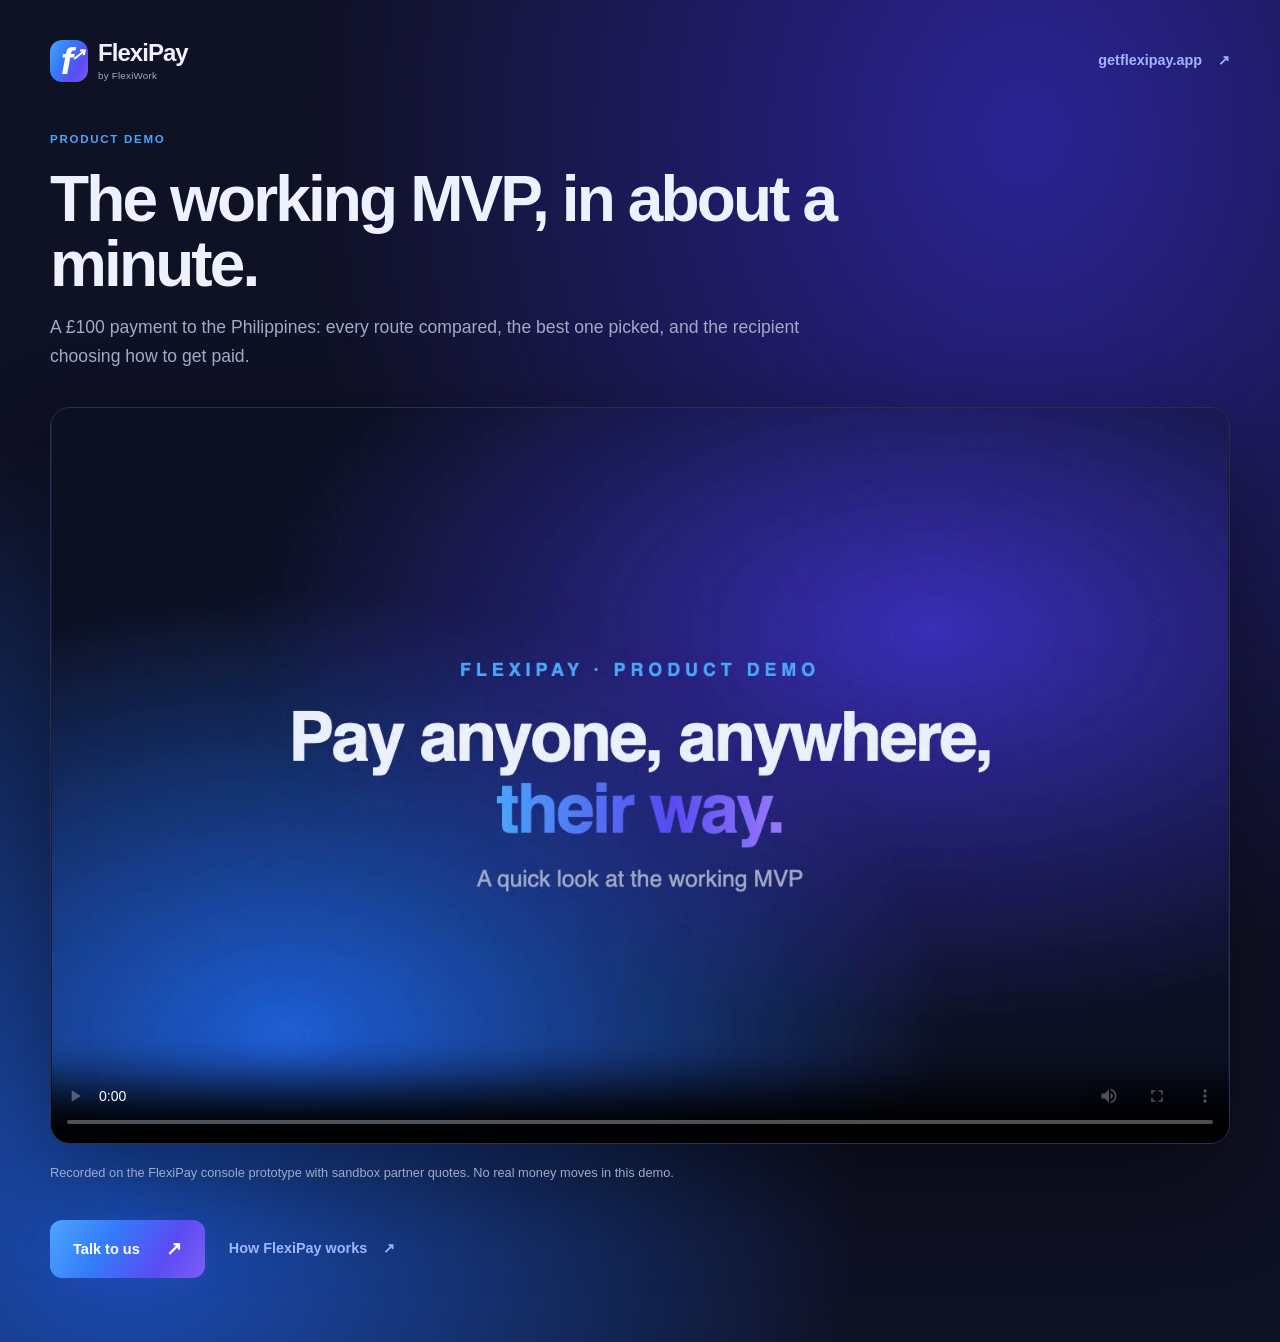
==== demo/index.html @ 081309f1 "Add /demo page with the MVP product demo video Co-Authored-By: Claude Opus 5.5 <noreply@anthropic.co" ====
<!doctype html>
<html lang="en">
<head>
<meta charset="utf-8">
<meta name="viewport" content="width=device-width,initial-scale=1">
<title>FlexiPay — Product demo</title>
<meta name="description" content="A quick look at the working FlexiPay MVP: a payment sent by link, every route compared, and the recipient choosing how to get paid.">
<meta name="robots" content="noindex,follow">
<link rel="canonical" href="https://getflexipay.app/demo/">
<meta name="theme-color" content="#0f1124">
<meta property="og:type" content="video.other">
<meta property="og:title" content="FlexiPay — Product demo">
<meta property="og:description" content="A quick look at the working FlexiPay MVP.">
<meta property="og:url" content="https://getflexipay.app/demo/">
<meta property="og:image" content="https://getflexipay.app/assets/flexipay-demo-poster.png">
<link rel="icon" href="../assets/favicon.svg" type="image/svg+xml">
<link rel="stylesheet" href="../assets/styles.css">
<style>
.demo-page{min-height:100vh;background:radial-gradient(ellipse at 80% 10%,#2b2394 0,transparent 50%),radial-gradient(ellipse at 10% 90%,#1b4fb8 0,transparent 45%),#0f1124;color:#eef1ff;padding:40px 0 64px}
.demo-page .brand{color:#eef1ff}
.demo-page .brand small{color:#a3a9c6}
.demo-head{display:flex;justify-content:space-between;align-items:center;gap:16px;margin-bottom:48px}
.demo-head .text-link{color:#9fb6ff}
.demo-title{max-width:820px}
.demo-title .kicker{color:#4ba6fc}
.demo-title h1{font-size:clamp(2.4rem,5vw,4rem);margin:0 0 16px;color:#eef1ff}
.demo-title p{color:#a3a9c6;font-size:1.1rem;margin:0 0 36px}
.demo-video{width:100%;aspect-ratio:1440/900;display:block;border-radius:20px;background:#181c38;box-shadow:0 40px 100px rgba(0,0,0,.45);border:1px solid #2a2f52}
.demo-note{color:#a3a9c6;font-size:.8rem;margin:18px 0 0}
.demo-cta{display:flex;gap:24px;align-items:center;flex-wrap:wrap;margin-top:36px}
.demo-cta .text-link{color:#9fb6ff}
@media(max-width:480px){.demo-head{margin-bottom:32px}.demo-video{border-radius:12px}}
</style>
</head>
<body>
<main class="demo-page">
<div class="shell">
<div class="demo-head">
<a class="brand" href="../" aria-label="FlexiPay home"><span class="brand-symbol" aria-hidden="true">f<span>↗</span></span><span>FlexiPay<small>by FlexiWork</small></span></a>
<a class="text-link" href="../">getflexipay.app <span>↗</span></a>
</div>
<div class="demo-title">
<span class="kicker">PRODUCT DEMO</span>
<h1>The working MVP, in about a minute.</h1>
<p>A £100 payment to the Philippines: every route compared, the best one picked, and the recipient choosing how to get paid.</p>
</div>
<video class="demo-video" controls playsinline preload="metadata" poster="../assets/flexipay-demo-poster.png">
<source src="../assets/flexipay-demo.mp4" type="video/mp4">
Your browser can’t play this video. <a href="../assets/flexipay-demo.mp4">Download it</a>.
</video>
<p class="demo-note">Recorded on the FlexiPay console prototype with sandbox partner quotes. No real money moves in this demo.</p>
<div class="demo-cta">
<a class="btn btn-primary" href="mailto:hello@getflexipay.app?subject=FlexiPay%20demo">Talk to us <span>↗</span></a>
<a class="text-link" href="../#how-it-works">How FlexiPay works <span>↗</span></a>
</div>
</div>
</main>
</body>
</html>
---- assets/styles.css ----
@font-face{font-family:Bricolage;src:url('display.woff2') format('woff2');font-weight:400 800;font-display:swap}@font-face{font-family:DM;src:url('body.woff2') format('woff2');font-weight:400 700;font-display:swap}
:root{--ink:#101225;--muted:#65697c;--line:#e1e7f2;--sky:#4ba6fc;--blue:#347af9;--purple:#7e5df4;--indigo:#5a4cf3;--gradient:linear-gradient(120deg,#4ba6fc 0%,#347af9 38%,#5a4cf3 72%,#7e5df4 100%);--soft:linear-gradient(130deg,#edf7ff,#edf0ff 50%,#f3efff);--display:Bricolage,'Arial',sans-serif;--body:DM,'Arial',sans-serif}*{box-sizing:border-box}html{scroll-behavior:smooth;scroll-padding-top:100px}body{margin:0;font-family:var(--body);color:var(--ink);background:#fff;font-size:16px;line-height:1.65}button,input,select{font:inherit}button,a{-webkit-tap-highlight-color:transparent}a{color:inherit;text-decoration:none}button{cursor:pointer}img{max-width:100%;display:block}h1,h2,h3,p{margin-top:0}h1,h2,h3{font-family:var(--display);letter-spacing:-.045em;font-weight:700}h1{font-size:clamp(3.3rem,6vw,5.6rem);line-height:1.015;margin:26px 0}h2{font-size:clamp(2.35rem,4vw,3.7rem);line-height:1.08;margin-bottom:22px}h3{font-size:1.45rem;line-height:1.2}p{color:var(--muted)}strong{color:var(--ink)}.shell{width:min(1180px,calc(100% - 64px));margin:auto}.section{padding:104px 0}.gradient{background:var(--gradient);background-clip:text;-webkit-background-clip:text;color:transparent}.kicker{display:block;color:#6464aa;font-size:.72rem;font-weight:700;letter-spacing:.15em;margin-bottom:18px}.btn{display:inline-flex;justify-content:center;align-items:center;gap:26px;border:0;border-radius:12px;padding:16px 23px;font-weight:700;font-size:.91rem;line-height:1.4;transition:transform .2s,box-shadow .2s}.btn:hover{transform:translateY(-3px);box-shadow:0 10px 25px #3f49bc26}.btn span{font-size:1.2rem}.btn-primary{color:white;background:var(--gradient);box-shadow:0 8px 22px #5a4cf329}.btn-dark{color:#fff;background:var(--ink)}.small{padding:12px 18px;font-size:.8rem}.text-link{display:inline-flex;align-items:center;gap:16px;font-size:.9rem;color:#5555ba;font-weight:700}.text-link:hover{color:#347af9}.actions{display:flex;align-items:center;gap:28px;margin:30px 0}.header{position:sticky;top:0;z-index:30;background:#ffffffed;backdrop-filter:blur(18px);border-bottom:1px solid #e1e7f290}.nav{display:flex;align-items:center;justify-content:space-between;height:86px;gap:30px}.brand{display:flex;align-items:center;gap:10px;font-family:var(--display);font-size:1.5rem;letter-spacing:-.04em;font-weight:800;line-height:1}.brand small{display:block;font-family:var(--body);font-size:.61rem;font-weight:500;letter-spacing:.025em;color:#77788d;margin-top:6px}.brand-symbol{display:flex;align-items:center;justify-content:center;position:relative;width:38px;height:42px;border-radius:12px;background:var(--gradient);color:#fff;font-size:37px;font-style:italic;line-height:1;padding-right:5px}.brand-symbol span{font-size:17px;position:absolute;right:4px;top:6px}.customer-logo{max-width:48px;max-height:44px;object-fit:contain}.nav nav{display:flex;gap:29px;align-items:center;font-size:.8rem;font-weight:600}.nav nav>a:not(.btn):hover{color:var(--indigo)}.menu{display:none}.hero{position:relative;overflow:hidden;background:radial-gradient(ellipse at 83% 35%,#e7e5ff 0,transparent 42%),radial-gradient(ellipse at 100% 5%,#e5f5ff 0,transparent 40%),linear-gradient(180deg,#fff,#fafbff)}.hero-grid{display:grid;grid-template-columns:1fr 1fr;align-items:center;gap:30px;padding-top:74px;padding-bottom:72px}.eyebrow{display:inline-flex;align-items:center;gap:9px;border:1px solid #dfe1f0;padding:6px 12px;border-radius:30px;font-size:.69rem;color:#5e60a3;font-weight:700;background:#ffffffa1}.dot{display:inline-block;width:6px;height:6px;border-radius:100%;background:#6d67f2;box-shadow:0 0 0 4px #6d67f20d}.lead{font-size:1.4rem;font-weight:500;line-height:1.45;letter-spacing:-.025em;color:#35384f;margin-bottom:15px}.hero-description{font-size:1rem;max-width:425px;line-height:1.7}.hero-proof{display:flex;gap:21px;font-size:.7rem;color:#797d90}.hero-proof span:before{content:'✓';color:#6d69c9;margin-right:6px}.hero-art{position:relative;min-height:605px;display:flex;align-items:center;justify-content:center;padding:28px 30px 50px}.orbit{position:absolute;border:1px solid #9d91dd28;border-radius:50%;width:570px;height:570px;transform:rotate(-25deg)}.orbit-two{width:650px;height:440px;transform:rotate(-38deg)}.orbit-dot{position:absolute;width:11px;height:11px;border-radius:50%;background:#8a7cf5;box-shadow:0 0 0 6px #8a7cf511}.od-one{top:60px;right:42px}.od-two{left:10px;bottom:100px;background:#59b7ff}.payment-window{width:350px;position:relative;z-index:2;border:1px solid #fff;background:#ffffffed;border-radius:24px;padding:22px;box-shadow:0 28px 70px #554cae20,0 3px 10px #554cae07;transform:rotate(-3deg)}.window-header{display:flex;align-items:center;justify-content:space-between;margin-bottom:23px}.mini-brand{font-weight:800;color:#6862d8;font-family:var(--display);font-size:1.3rem}.mini-brand span{color:var(--ink);font-size:.87rem;margin-left:4px}.preview-tag{font-size:.55rem;color:#717597;background:#f1f2fa;border-radius:20px;padding:3px 7px;letter-spacing:.02em}.pay-block{padding:18px;background:#f7f8fe;border:1px solid #e9eaf6;border-radius:15px}.field-label{font-size:.55rem;font-weight:700;letter-spacing:.13em;color:#9397ac}.amount-row{display:flex;justify-content:space-between;align-items:center;margin:4px 0 14px;font-size:2rem;line-height:1.4;font-family:var(--display);font-weight:700;letter-spacing:-.05em}.decimal{color:#989bb1}.currency{font-family:var(--body);font-size:.8rem;letter-spacing:0;background:#fff;border:1px solid #e4e6f1;padding:5px 9px;border-radius:20px}.currency>span{margin-left:5px}.source{display:flex;align-items:center;font-size:.67rem;font-weight:600;gap:10px}.source small,.receiver-head small{display:block;font-size:.57rem;color:#8a8ea3;font-weight:400}.square-icon{background:#fff;border-radius:8px;width:29px;height:29px;text-align:center;line-height:29px;color:#6a60d3;font-size:1rem}.chevron{margin-left:auto}.route-line{display:flex;align-items:center;justify-content:center;gap:8px;margin:12px 0}.route-line>span{width:50px;height:1px;background:linear-gradient(90deg,transparent,#cbc7ee)}.route-line>span:last-child{transform:rotate(180deg)}.route-badge{display:grid;place-items:center;background:var(--soft);color:#7668dc;border-radius:50%;width:27px;height:27px;font-size:1rem}.receiver-head{display:flex;align-items:center;gap:9px;font-size:.7rem;font-weight:600;margin-bottom:14px}.avatar{display:grid;place-items:center;border-radius:50%;width:33px;height:33px;background:linear-gradient(130deg,#f2d7cd,#ddcffa);font-size:.6rem;color:#645384;font-weight:700}.choice-tag{font-size:.53rem;margin-left:auto;color:#6b60b7;background:#eeeaff;padding:4px 8px;border-radius:20px}.method{display:flex;align-items:center;gap:10px;padding:10px;border:1px solid #e7e9f2;border-radius:11px;margin-bottom:7px;font-size:.67rem;font-weight:600;background:#fff}.method.active{border-color:#b4adf6;background:#f8f7ff}.method small{display:block;font-size:.55rem;color:#8a8da1;font-weight:400}.method-icon{display:grid;place-items:center;width:29px;height:29px;border-radius:8px;background:#f3f3fc;color:#7b74ce;font-size:1.05rem}.method i{width:13px;height:13px;border-radius:50%;border:1px solid #dce0ef;margin-left:auto}.method.active i{border:4px solid #7667e7}.window-bottom{font-size:.55rem;color:#8c90a7;margin-top:15px;text-align:center}.window-bottom span{color:#7c6bde;margin-right:5px}.floating-label{position:absolute;z-index:4;background:#ffffffee;border:1px solid #fff;box-shadow:0 12px 40px #51488e15;border-radius:12px;display:flex;align-items:center;gap:10px;font-size:.67rem;font-weight:600;backdrop-filter:blur(8px)}.label-top{padding:10px 15px;top:1px;right:18px;transform:rotate(4deg)}.tiny-icon{background:#efedff;color:#7065de;border-radius:6px;padding:1px 7px;font-size:1rem}.label-bottom{bottom:48px;left:0;padding:12px 18px;transform:rotate(2deg)}.label-bottom small{display:block;font-weight:400;color:#8a8ba3;font-size:.6rem}.check-icon{display:grid;place-items:center;width:32px;height:32px;color:#6c5bc5;background:#eeebff;border-radius:50%}.art-caption{position:absolute;bottom:5px;font-size:.56rem;color:#85859e;z-index:2;text-align:center}.manifesto{display:flex;justify-content:space-between;padding:26px 15px;border-top:1px solid #dddff080;font-size:1rem;font-family:var(--display);font-weight:700;letter-spacing:.13em;color:#9799b2}.section-intro{display:grid;grid-template-columns:1.4fr 1fr;align-items:end;gap:90px;margin-bottom:45px}.section-intro p{font-size:1.02rem;margin-bottom:25px}.rail-strip{display:flex;justify-content:space-between;align-items:center;gap:15px;padding:25px 30px;border:1px solid var(--line);border-radius:16px;font-weight:600;font-size:.92rem;background:linear-gradient(100deg,#fff,#faf9ff)}.plus,.equals{font-weight:400;color:#b9b7d5;font-size:1.2rem}.rail-result{font-family:var(--display);font-size:1.25rem}.center{text-align:center}.section-heading{margin-bottom:55px}.section-heading p{font-size:1.05rem}.how{background:#f8faff;border-top:1px solid #f0f2fa;border-bottom:1px solid #eef0f8}.steps{display:grid;grid-template-columns:repeat(3,1fr);gap:24px}.steps article{padding:25px;background:#fff;border:1px solid #e7eaf4;border-radius:20px}.step-number{font-size:.72rem;letter-spacing:.09em;font-weight:700;color:#9696b6}.steps h3{font-size:1.29rem;margin-bottom:12px}.steps p{font-size:.86rem;line-height:1.8;margin-bottom:0}.step-illustration{height:170px;margin:19px 0 24px;display:flex;flex-direction:column;justify-content:center;background:var(--soft);border-radius:12px;padding:16px;overflow:hidden}.mini-label{font-size:.6rem;color:#8180a8}.mini-options{display:flex;gap:4px;margin:8px 0 12px;font-size:.6rem;color:#8385a5}.mini-options>span{padding:5px 9px;border:1px solid #dbdcf4;border-radius:6px}.mini-options>.selected{background:#fff;border-color:#c0b8f3;color:#6960c5}.mini-input{font-size:.55rem;color:#898ba5;background:#ffffff91;padding:10px;border-radius:8px}.mini-input strong{display:block;font-weight:500;color:#4b4c6f;font-size:.7rem}.mini-input strong span{float:right;color:#8981cf}.link-pill{font-size:.66rem;padding:12px;background:#fff;border:1px solid #e6e0ff;border-radius:9px;white-space:nowrap;box-shadow:0 9px 15px #8870c910}.link-pill span{color:#9292a9}.link-pill b{float:right;color:#9585cf}.avatar-stack{display:flex;align-items:center;gap:10px;margin:20px 3px 0;font-size:.67rem;line-height:1.5;color:#666583}.avatar-stack>span{border:3px solid #fff;background:#dddaff;border-radius:50%;width:32px;height:32px;display:grid;place-items:center;font-size:.5rem}.avatar-stack small{display:block;color:#9491b2;font-size:.57rem}.route-illustration>div:first-child{display:flex;justify-content:space-between;font-size:.49rem;letter-spacing:.12em;color:#8b8aae}.route-art{display:flex;align-items:center;margin:22px 0}.route-art i{font-style:normal;font-size:.8rem;background:#fff;border-radius:10px;width:32px;height:32px;display:grid;place-items:center;color:#7e74cf}.route-art>span{height:1px;background:#c9bfef;flex:1}.route-art b{display:grid;place-items:center;background:var(--gradient);color:#fff;width:43px;height:43px;border-radius:13px;font-family:var(--display);margin:0 7px}.route-illustration small{font-size:.59rem;text-align:center;color:#8d87aa}.section-note{text-align:center;font-size:.7rem;margin:24px 0 0;color:#878b9d}.choice-grid{display:grid;grid-template-columns:1fr 1fr;gap:95px;align-items:center}.choice-visual{position:relative;min-height:510px;display:flex;align-items:center;justify-content:center;isolation:isolate}.choice-glow{position:absolute;inset:0;background:radial-gradient(ellipse,#e0dcff,transparent 70%);z-index:-1}.choice-card{background:linear-gradient(150deg,#fff,#fafbff);width:340px;padding:25px;border:1px solid #e1e3f1;border-radius:24px;box-shadow:0 22px 65px #44356b14;transform:rotate(-5deg)}.choice-card-top{display:flex;align-items:center;gap:9px;font-size:.59rem;color:#8a84a4;margin-bottom:30px}.choice-card-top>span:last-child{margin-left:auto}.choice-card h3{font-size:3.3rem;line-height:1.05;margin-bottom:15px}.choice-card p{font-size:.84rem;line-height:1.6;color:#8a88a0;margin-bottom:27px}.choice-tiles{display:flex;gap:8px;margin-bottom:20px}.choice-tiles>div{flex:1;text-align:center;padding:15px 5px;border-radius:12px;border:1px solid #e2e4f5;background:#f8f8ff;color:#706b93;font-size:.6rem}.choice-tiles span{display:block;font-size:1.2rem;color:#8b7fc8;margin-bottom:4px}.choice-caption{position:absolute;bottom:0;border-bottom:1px solid #ddd5f2;padding:10px 20px;font-size:.7rem;color:#8a80a3;transform:rotate(-5deg)}.choice-copy h2{font-size:clamp(2.1rem,3.3vw,3.05rem)}.section-lead{font-size:1.05rem}.benefit{display:flex;gap:16px;margin:25px 0}.benefit>span{flex-shrink:0;display:grid;place-items:center;width:32px;height:32px;background:var(--soft);color:#7964d9;border-radius:9px}.benefit h3{font-size:1.02rem;letter-spacing:-.02em;margin:3px 0 6px}.benefit p{font-size:.84rem;line-height:1.7;margin-bottom:0}.possibilities{background:#101225;color:white;position:relative;overflow:hidden}.possibilities:before{content:'';position:absolute;width:600px;height:600px;background:radial-gradient(circle,#6353bf20,transparent 65%);top:-300px;right:-150px;pointer-events:none}.possibilities .kicker{color:#a59ee6}.possibilities .section-intro p{color:#9699b4}.possibilities .section-intro{margin-bottom:32px}.audience-tabs{display:flex;gap:16px;border-bottom:1px solid #ffffff16;padding-bottom:18px}.audience-tabs button{border:1px solid #ffffff1a;background:#ffffff04;color:#9b9db6;padding:14px 19px;border-radius:10px;font-weight:500;font-size:.86rem;min-width:174px;text-align:left;display:flex;gap:35px;justify-content:space-between}.audience-tabs button[aria-selected=true]{background:#fff;color:#282743;border-color:#fff}.audience-tabs button span{color:#8a7de6}.audience-panel{display:grid;grid-template-columns:1fr 1fr;gap:100px;padding-top:50px}.audience-panel[hidden]{display:none}.audience-panel h3{font-size:2.5rem;line-height:1.1}.audience-panel p{font-size:.91rem;color:#9699b4;max-width:450px}.possibilities .text-link{color:#b4a5fa;margin-top:8px}.use-cases>div{display:flex;gap:20px;margin:0 0 24px;padding:0 0 24px;border-bottom:1px solid #ffffff12}.use-cases>div:last-child{border:0;margin:0}.use-cases>div>span{display:grid;place-items:center;width:43px;height:43px;border:1px solid #ffffff14;flex-shrink:0;border-radius:12px;color:#b0a0f5;font-size:1.1rem}.use-cases strong{font-size:.92rem;color:#f0effb;font-weight:500}.use-cases p{font-size:.78rem;margin:4px 0 0}.pricing{background:radial-gradient(ellipse at 90% 100%,#f0edff,transparent 60%),#f9faff}.pricing-grid{display:grid;grid-template-columns:1.15fr 1fr;align-items:center;gap:100px}.pricing-grid>div>p{max-width:415px}.pricing-grid .btn{margin-top:14px}.pricing-card{border:1px solid #e2e2f3;border-radius:22px;padding:32px;background:#ffffffd9;box-shadow:0 18px 50px #5b54a40b}.price-icon{display:grid;place-items:center;background:var(--soft);color:#7664d3;width:42px;height:42px;border-radius:12px;margin-bottom:20px;font-size:1.35rem}.pricing-card h3{font-size:1.85rem;margin-bottom:20px}.price-line{display:flex;justify-content:space-between;align-items:center;gap:20px;border-top:1px solid #ecedf6;padding:16px 0;font-size:.75rem;color:#7e8299}.price-line strong{font-size:.72rem;font-weight:600;text-align:right}.pricing-card>p{font-size:.69rem;line-height:1.7;margin:10px 0 0;color:#9295a9}.progress-grid{display:grid;grid-template-columns:1fr 1fr;gap:100px;align-items:start}.progress-grid>div>p{max-width:430px}.progress .text-link{font-size:.77rem;max-width:400px}.roadmap>div{display:flex;gap:22px;position:relative;padding-bottom:28px}.roadmap>div:before{content:'';position:absolute;left:7px;top:24px;bottom:0;width:1px;background:#e5e4f4}.roadmap>div:last-child:before{display:none}.road-dot{width:15px;height:15px;border:4px solid #bcb1f2;background:#7660da;border-radius:50%;flex-shrink:0;margin-top:5px}.road-dot.faded{background:#fff;border:2px solid #dedaf1}.roadmap small{font-size:.58rem;letter-spacing:.1em;color:#8f89af;font-weight:700}.roadmap h3{font-size:1.15rem;margin:5px 0 10px}.roadmap p{font-size:.83rem;margin:0;line-height:1.75}.faq{background:#fbfcff;border-top:1px solid #f1f2f8}.faq-grid{display:grid;grid-template-columns:.8fr 1.2fr;gap:90px}.faq-grid>div>p{font-size:.87rem;margin-top:26px}.faq-grid .text-link{font-size:.85rem}details{border-bottom:1px solid #e1e5ef}summary{list-style:none;display:flex;align-items:center;justify-content:space-between;gap:20px;cursor:pointer;font-size:.92rem;font-weight:500;padding:22px 0}summary::-webkit-details-marker{display:none}summary span{color:#8980bb;font-weight:400;font-size:1.3rem;transition:transform .2s}details[open] summary span{transform:rotate(45deg)}details p{font-size:.84rem;line-height:1.8;padding-right:25px;margin-bottom:24px}.early-section{padding:35px 0 75px;background:#fbfcff;scroll-margin-top:20px}.early-card{position:relative;isolation:isolate;overflow:hidden;border-radius:28px;background:#13152d;color:#fff;padding:65px;display:grid;grid-template-columns:1.1fr 1fr;gap:80px}.early-orb{position:absolute;z-index:-1;width:800px;height:800px;left:-300px;top:-250px;border-radius:50%;background:radial-gradient(circle,#694dc35c,transparent 65%)}.eyebrow.inverse{background:#ffffff06;border-color:#ffffff1c;color:#b2a6ee;font-size:.6rem}.inverse .dot{background:#bc9eff}.early-copy h2{font-size:clamp(3rem,4.8vw,4.5rem);margin:30px 0;line-height:1.05}.early-copy h2>span{color:#ada0ff}.early-copy p{color:#a7a5c3;font-size:.95rem}.early-form{align-self:center}.form-kicker{font-size:.59rem;letter-spacing:.12em;color:#aaa1cd}.early-form h3{font-size:1.7rem;margin:14px 0 25px}.early-form label{display:block;font-size:.68rem;color:#bbb7d3;margin:14px 0 6px}.early-form input,.early-form select{width:100%;padding:12px 14px;border:1px solid #ffffff29;color:#e0dff0;background:#ffffff07;border-radius:9px;font-size:.84rem}.early-form input::placeholder{color:#86839e}.early-form select option{background:#17192f;color:#fff}.early-form .btn{width:100%;justify-content:space-between;margin:20px 0 12px}.form-note{font-size:.65rem;line-height:1.65;color:#9c98b8;margin:0 0 8px}.form-note a{color:#c2b7ff;text-decoration:underline}#form-status{font-size:.7rem;color:#c3b5ff;margin:8px 0 0}footer{padding:55px 0 30px;border-top:1px solid #e9ecf4}.footer-top{display:grid;grid-template-columns:1.1fr 1fr 1fr;gap:55px;padding-bottom:45px}.footer-top p{font-size:.72rem;margin:18px 0 0}.footer-label{display:block;font-size:.6rem;letter-spacing:.13em;color:#9192ab;font-weight:700;margin:5px 0 15px}.footer-top>div>a:not(.brand){font-size:.84rem}.family{display:grid;grid-template-columns:1fr 1fr;gap:9px 20px;font-size:.73rem;color:#777b92}.family a:hover{color:var(--indigo)}.footer-legal{border-top:1px solid #e8eaf2;padding-top:24px;display:flex;align-items:start;justify-content:space-between;gap:30px}.footer-legal p{font-size:.62rem;line-height:1.8;margin:0}.footer-legal>div{display:flex;gap:20px;font-size:.65rem;white-space:nowrap;color:#797b92}.footer-note{font-size:.59rem;color:#989aac;margin:20px 0 0;max-width:920px}.skip{position:fixed;top:-100px;left:15px;padding:10px 20px;background:var(--ink);color:white;z-index:100}.skip:focus{top:10px}:focus-visible{outline:3px solid #a88af4;outline-offset:5px}::selection{background:#d8d0ff}.legal-main{max-width:780px;padding:75px 0 100px}.legal-main h1{font-size:3rem}.legal-main h2{font-size:1.4rem;margin-top:35px}.legal-main a{text-decoration:underline;color:#6559be}.legal-main p,.legal-main li{font-size:.95rem}.legal-main .kicker{margin-top:35px}
@media(min-width:1500px){.hero-grid{padding-top:95px;padding-bottom:90px}}@media(max-width:1050px){.nav nav{gap:18px}.shell{width:calc(100% - 48px)}.hero-grid{gap:8px}.hero-art{padding:20px 15px 50px}.label-top{right:0;font-size:.6rem}.label-bottom{left:-8px}.choice-grid{gap:45px}.section-intro{gap:50px}.pricing-grid,.progress-grid,.audience-panel{gap:60px}.early-card{gap:45px;padding:45px}.steps{gap:14px}.steps article{padding:20px}.mini-options>span{padding:5px 6px}.footer-top{gap:30px}}
@media(max-width:800px){.section{padding:75px 0}.shell{width:calc(100% - 40px)}.nav{height:73px}.menu{display:flex;flex-direction:column;gap:6px;background:none;border:0;padding:12px}.menu>span{display:block;width:22px;height:2px;background:var(--ink)}.nav nav{display:none;position:absolute;top:73px;left:0;width:100%;padding:25px;background:#fff;border-bottom:1px solid var(--line);box-shadow:0 20px 20px #10122508;align-items:stretch}.nav nav.open{display:flex;flex-direction:column;gap:21px}.nav nav .btn{align-self:start}.hero-grid{padding-top:48px;padding-bottom:15px;grid-template-columns:1fr;gap:20px}.hero-copy{max-width:570px}.hero h1{font-size:clamp(3.5rem,9vw,5rem)}.hero-art{width:min(520px,100%);margin:auto;min-height:610px}.payment-window{width:350px}.label-top{right:8px;top:0}.label-bottom{left:0;bottom:55px}.hero-description{max-width:440px}.manifesto{font-size:.7rem;letter-spacing:.08em;padding:22px 0}.section-intro{grid-template-columns:1fr;gap:0;margin-bottom:25px}.section-intro h2{margin-bottom:20px}.section-intro p{max-width:580px}.rail-strip{flex-wrap:wrap;justify-content:center;padding:25px 18px;gap:15px 20px;font-size:.82rem}.steps{grid-template-columns:1fr;gap:20px}.steps article{display:grid;grid-template-columns:1fr 1fr;gap:0 30px;padding:25px}.step-number{grid-column:2;grid-row:1;align-self:end}.step-illustration{grid-column:1;grid-row:1/4;margin:0;height:190px}.steps h3{grid-column:2;grid-row:2;margin:14px 0 8px}.steps p{grid-column:2;grid-row:3}.choice-grid{grid-template-columns:1fr;gap:50px}.choice-visual{min-height:475px;max-width:480px;width:100%;margin:auto}.choice-copy{max-width:580px}.choice-copy h2{font-size:2.7rem}.audience-panel{gap:35px;grid-template-columns:1fr}.audience-tabs{gap:8px}.audience-tabs button{min-width:0;flex:1;gap:8px;padding:13px;font-size:.77rem}.audience-panel h3{font-size:2.4rem}.use-cases{display:grid;grid-template-columns:1fr;gap:0}.pricing-grid,.progress-grid,.faq-grid{grid-template-columns:1fr;gap:40px}.pricing-grid>div>p,.progress-grid>div>p{max-width:570px}.pricing-card{max-width:530px}.progress .text-link{max-width:100%}.roadmap{margin-top:10px}.early-card{grid-template-columns:1fr;gap:35px;padding:40px}.early-copy h2{font-size:3.7rem}.early-form{max-width:450px;width:100%}.footer-top{grid-template-columns:1fr 1fr;gap:35px}.footer-top>div:first-child{grid-column:1/-1}.footer-legal{flex-direction:column;gap:20px}}
@media(max-width:480px){.shell{width:calc(100% - 36px)}.section{padding:60px 0}h2{font-size:2.35rem}.hero h1{font-size:3.35rem;letter-spacing:-.055em}.hero-grid{padding-top:37px}.lead{font-size:1.24rem}.hero-description{font-size:.93rem}.actions{gap:22px}.btn{font-size:.81rem;padding:15px 19px;gap:18px}.text-link{font-size:.8rem}.hero-proof{font-size:.59rem;gap:15px}.hero-art{min-height:570px;padding:25px 18px 50px;margin-top:7px}.payment-window{width:300px;max-width:100%;padding:17px;border-radius:20px}.label-top{font-size:.53rem;right:-4px;padding:8px 10px}.label-bottom{left:-6px;bottom:48px;padding:9px 12px;font-size:.6rem}.label-bottom small{font-size:.53rem}.floating-label .check-icon{width:26px;height:26px}.art-caption{font-size:.49rem;bottom:12px}.manifesto{font-size:.55rem;letter-spacing:.075em;gap:10px}.rail-strip{font-size:.72rem;gap:12px}.rail-result{font-size:1rem}.rail-strip .equals{display:none}.rail-strip .rail-result{flex-basis:100%;text-align:center}.steps article{display:block;padding:22px}.step-illustration{height:170px;margin:15px 0 23px}.steps h3{font-size:1.3rem}.section-note{font-size:.65rem}.choice-card{width:300px}.choice-card h3{font-size:3rem}.choice-copy h2{font-size:2.35rem}.choice-visual{min-height:455px}.audience-tabs button{font-size:.65rem;padding:12px 9px;gap:4px;white-space:nowrap}.audience-tabs button span{display:none}.audience-panel h3{font-size:2.2rem}.audience-panel{padding-top:35px}.pricing-card{padding:25px}.price-line{gap:10px;font-size:.68rem}.price-line strong{font-size:.65rem}.early-card{padding:30px 23px;border-radius:20px}.early-copy h2{font-size:3.1rem}.early-copy p{font-size:.9rem}.early-section{padding-bottom:45px}.footer-top{grid-template-columns:1fr;gap:25px}.footer-top>div:first-child{grid-column:auto}.family{max-width:300px}.footer-legal>div{gap:18px}.footer-note{font-size:.55rem}.legal-main{padding:45px 0}.legal-main h1{font-size:2.4rem}}
@media(prefers-reduced-motion:reduce){html{scroll-behavior:auto}*,*:before,*:after{transition:none!important;animation:none!important}}

[hidden]{display:none!important}

@media(max-width:360px){.hero h1{font-size:2.8rem}.actions{gap:15px}.actions .btn{padding:14px 15px;font-size:.73rem}.actions .text-link{font-size:.73rem;gap:9px}.hero-proof{font-size:.53rem;gap:12px}.hero-art{padding-left:9px;padding-right:9px}.manifesto{font-size:.47rem}.early-copy h2{font-size:2.7rem}.audience-tabs button{font-size:.58rem}}
.hero-grid>*,.choice-grid>*,.section-intro>*,.pricing-grid>*,.progress-grid>*,.faq-grid>*,.early-card>*,.audience-panel>*{min-width:0}
@media(max-width:800px){.hero-grid,.choice-grid,.pricing-grid,.progress-grid,.faq-grid,.early-card,.audience-panel,.section-intro{grid-template-columns:minmax(0,1fr)}}
@media(max-width:360px){.choice-card{max-width:calc(100% - 25px);padding:20px}.choice-card h3{font-size:2.6rem}.choice-caption{font-size:.6rem}.payment-window{min-width:0}.hero-art{max-width:100%}.hero-proof{flex-wrap:wrap}.choice-visual{overflow:hidden}.art-caption{max-width:100%;font-size:.44rem}.early-form h3{font-size:1.4rem}.family{gap:9px 10px}}

@media(max-width:360px){.actions{gap:12px}.actions .btn{white-space:nowrap;gap:10px;padding:14px 12px}.actions .text-link{white-space:nowrap;gap:7px;font-size:.68rem}}
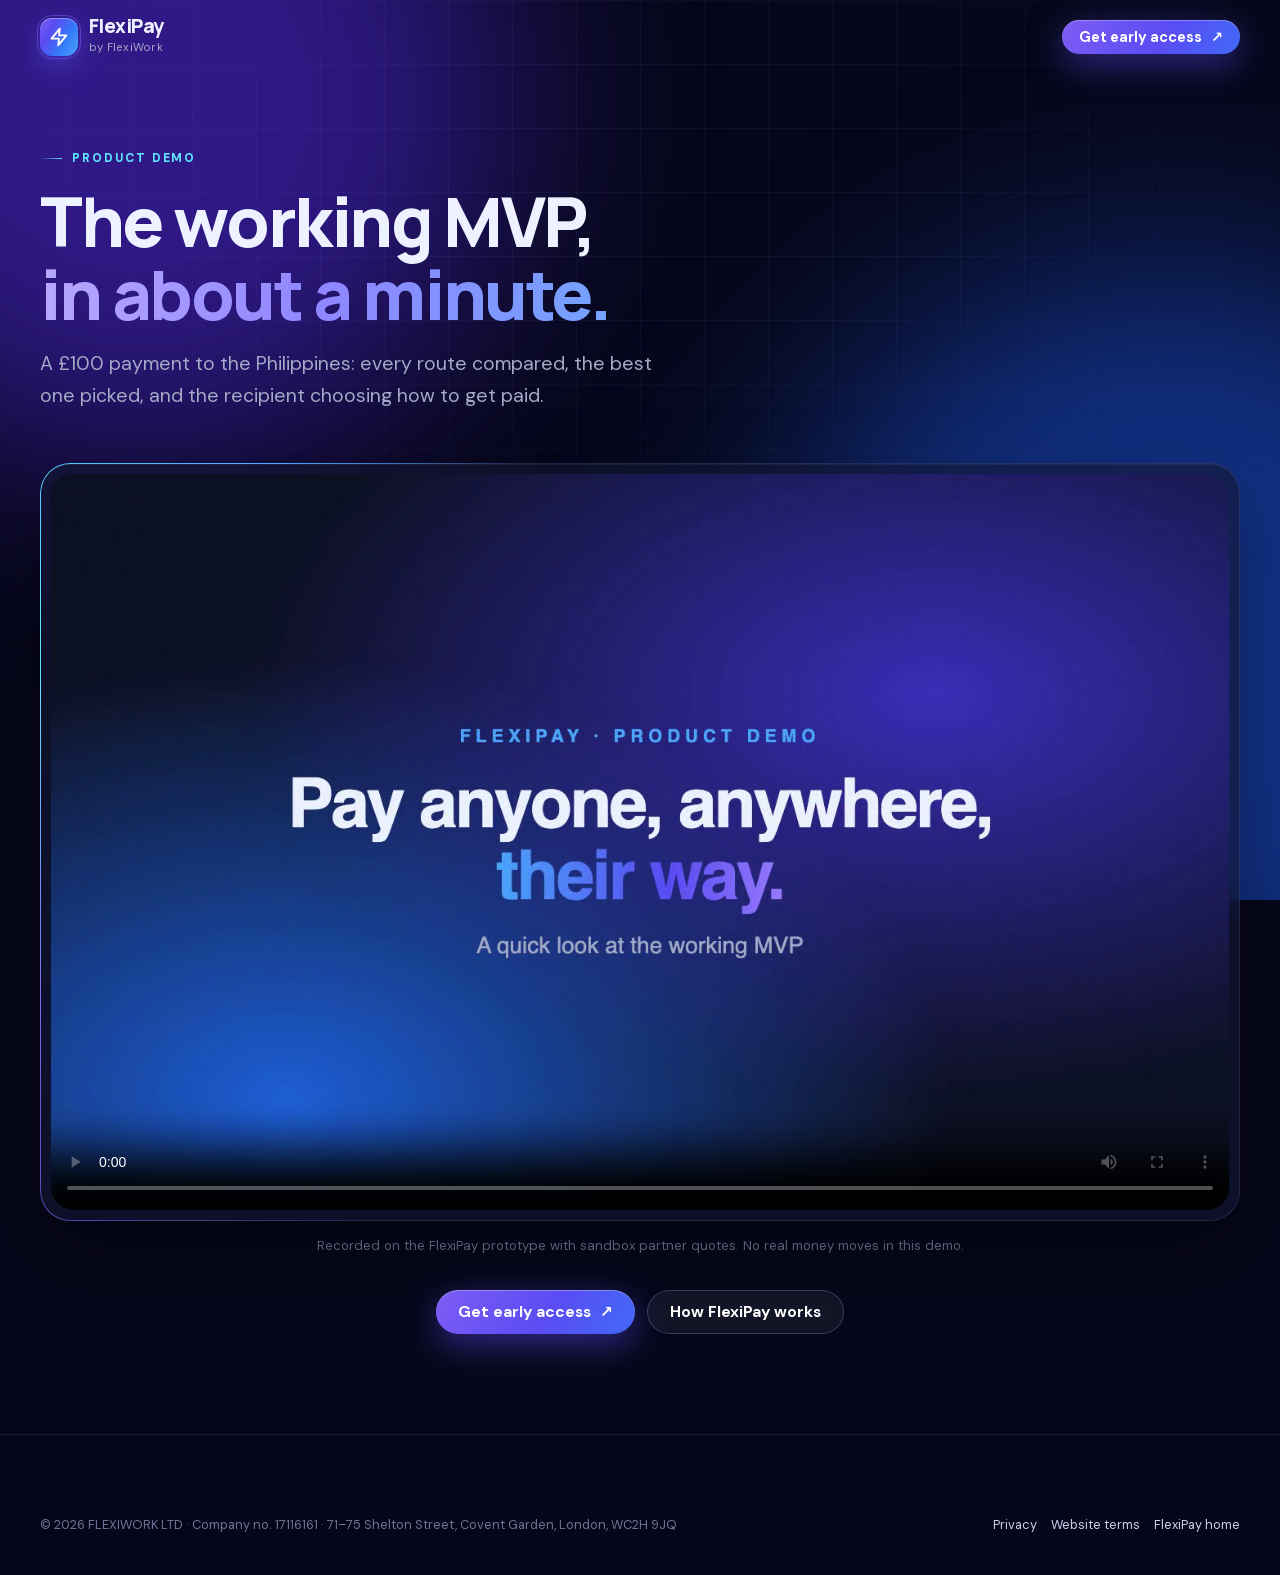
==== commit 33b0a1ca: "Redesign: web3 look, aggregator story, FlexiWork brand (Manrope + DM Sans, self-hosted) - Hero: anim" ====
--- a/demo/index.html
+++ b/demo/index.html
@@ -2,58 +2,41 @@
 <html lang="en">
 <head>
 <meta charset="utf-8">
-<meta name="viewport" content="width=device-width,initial-scale=1">
-<title>FlexiPay — Product demo</title>
+<meta name="viewport" content="width=device-width,initial-scale=1,viewport-fit=cover">
+<title>FlexiPay: Product Demo</title>
 <meta name="description" content="A quick look at the working FlexiPay MVP: a payment sent by link, every route compared, and the recipient choosing how to get paid.">
 <meta name="robots" content="noindex,follow">
 <link rel="canonical" href="https://getflexipay.app/demo/">
-<meta name="theme-color" content="#0f1124">
+<meta name="theme-color" content="#06071a">
 <meta property="og:type" content="video.other">
-<meta property="og:title" content="FlexiPay — Product demo">
-<meta property="og:description" content="A quick look at the working FlexiPay MVP.">
+<meta property="og:title" content="FlexiPay: product demo">
+<meta property="og:description" content="The working FlexiPay MVP in 75 seconds: every route compared, the best one picked, and the recipient choosing how to get paid.">
 <meta property="og:url" content="https://getflexipay.app/demo/">
 <meta property="og:image" content="https://getflexipay.app/assets/flexipay-demo-poster.png">
 <link rel="icon" href="../assets/favicon.svg" type="image/svg+xml">
-<link rel="stylesheet" href="../assets/styles.css">
-<style>
-.demo-page{min-height:100vh;background:radial-gradient(ellipse at 80% 10%,#2b2394 0,transparent 50%),radial-gradient(ellipse at 10% 90%,#1b4fb8 0,transparent 45%),#0f1124;color:#eef1ff;padding:40px 0 64px}
-.demo-page .brand{color:#eef1ff}
-.demo-page .brand small{color:#a3a9c6}
-.demo-head{display:flex;justify-content:space-between;align-items:center;gap:16px;margin-bottom:48px}
-.demo-head .text-link{color:#9fb6ff}
-.demo-title{max-width:820px}
-.demo-title .kicker{color:#4ba6fc}
-.demo-title h1{font-size:clamp(2.4rem,5vw,4rem);margin:0 0 16px;color:#eef1ff}
-.demo-title p{color:#a3a9c6;font-size:1.1rem;margin:0 0 36px}
-.demo-video{width:100%;aspect-ratio:1440/900;display:block;border-radius:20px;background:#181c38;box-shadow:0 40px 100px rgba(0,0,0,.45);border:1px solid #2a2f52}
-.demo-note{color:#a3a9c6;font-size:.8rem;margin:18px 0 0}
-.demo-cta{display:flex;gap:24px;align-items:center;flex-wrap:wrap;margin-top:36px}
-.demo-cta .text-link{color:#9fb6ff}
-@media(max-width:480px){.demo-head{margin-bottom:32px}.demo-video{border-radius:12px}}
-</style>
+<link rel="stylesheet" href="../assets/fonts.css?v=1">
+<link rel="stylesheet" href="../assets/fp.css?v=1">
+<script>document.documentElement.classList.add('js')</script>
+<script defer src="../assets/fp.js?v=1"></script>
 </head>
 <body>
-<main class="demo-page">
-<div class="shell">
-<div class="demo-head">
-<a class="brand" href="../" aria-label="FlexiPay home"><span class="brand-symbol" aria-hidden="true">f<span>↗</span></span><span>FlexiPay<small>by FlexiWork</small></span></a>
-<a class="text-link" href="../">getflexipay.app <span>↗</span></a>
-</div>
-<div class="demo-title">
-<span class="kicker">PRODUCT DEMO</span>
-<h1>The working MVP, in about a minute.</h1>
-<p>A £100 payment to the Philippines: every route compared, the best one picked, and the recipient choosing how to get paid.</p>
-</div>
-<video class="demo-video" controls playsinline preload="metadata" poster="../assets/flexipay-demo-poster.png">
-<source src="../assets/flexipay-demo.mp4" type="video/mp4">
-Your browser can’t play this video. <a href="../assets/flexipay-demo.mp4">Download it</a>.
-</video>
-<p class="demo-note">Recorded on the FlexiPay console prototype with sandbox partner quotes. No real money moves in this demo.</p>
-<div class="demo-cta">
-<a class="btn btn-primary" href="mailto:hello@getflexipay.app?subject=FlexiPay%20demo">Talk to us <span>↗</span></a>
-<a class="text-link" href="../#how-it-works">How FlexiPay works <span>↗</span></a>
-</div>
-</div>
-</main>
+<div class="progress" aria-hidden="true"></div>
+<div class="bg-fx" aria-hidden="true"><div class="blob b1"></div><div class="blob b2"></div></div>
+<div class="bg-grid" aria-hidden="true"></div>
+<header class="header"><div class="shell nav">
+  <a class="brand" href="../" aria-label="FlexiPay home"><span class="mark" aria-hidden="true"><svg viewBox="0 0 24 24"><path d="M13 2 3 14h9l-1 8 10-12h-9z"/></svg></span><span><b>FlexiPay</b><small>by FlexiWork</small></span></a>
+  <a class="btn btn-primary btn-sm" href="../#access">Get early access <span class="arr">↗</span></a>
+</div></header>
+<main class="page"><div class="shell">
+  <div class="rv" style="max-width:820px"><span class="kicker">Product demo</span>
+    <h1 class="h2 words" style="font-size:clamp(2.4rem,5.4vw,4.4rem)">The working MVP, <span class="grad">in about a minute.</span></h1>
+    <p class="lead">A £100 payment to the Philippines: every route compared, the best one picked, and the recipient choosing how to get paid.</p></div>
+  <div class="video-wrap panel glow-border rv"><video controls playsinline preload="metadata" poster="../assets/flexipay-demo-poster.png"><source src="../assets/flexipay-demo.mp4" type="video/mp4">Your browser can’t play this video. <a href="../assets/flexipay-demo.mp4">Download it</a>.</video></div>
+  <p class="note video-note">Recorded on the FlexiPay prototype with sandbox partner quotes. No real money moves in this demo.</p>
+  <div class="hero-ctas" style="justify-content:center"><a class="btn btn-primary magnet" href="../#access">Get early access <span class="arr">↗</span></a><a class="btn btn-ghost magnet" href="../#how">How FlexiPay works</a></div>
+</div></main>
+<footer class="footer" style="margin-top:60px"><div class="shell">
+  <div class="legal" style="margin-top:0;border-top:0;padding-top:0"><span>© <span id="year">2026</span> FLEXIWORK LTD · Company no. 17116161 · 71–75 Shelton Street, Covent Garden, London, WC2H 9JQ</span><span><a href="../privacy.html">Privacy</a><a href="../terms.html">Website terms</a><a href="../">FlexiPay home</a></span></div>
+</div></footer>
 </body>
 </html>
--- a/assets/fonts.css
+++ b/assets/fonts.css
@@ -0,0 +1,25 @@
+/* Self-hosted Google Fonts (SIL Open Font License 1.1), latin subset */
+@font-face {
+  font-family: 'DM Sans';
+  font-style: normal;
+  font-weight: 400 700;
+  font-display: swap;
+  src: url(fonts/dm-sans.woff2) format('woff2');
+  unicode-range: U+0000-00FF, U+0131, U+0152-0153, U+02BB-02BC, U+02C6, U+02DA, U+02DC, U+0304, U+0308, U+0329, U+2000-206F, U+20AC, U+2122, U+2191, U+2193, U+2212, U+2215, U+FEFF, U+FFFD;
+}
+@font-face {
+  font-family: 'JetBrains Mono';
+  font-style: normal;
+  font-weight: 500 800;
+  font-display: swap;
+  src: url(fonts/jetbrains-mono.woff2) format('woff2');
+  unicode-range: U+0000-00FF, U+0131, U+0152-0153, U+02BB-02BC, U+02C6, U+02DA, U+02DC, U+0304, U+0308, U+0329, U+2000-206F, U+20AC, U+2122, U+2191, U+2193, U+2212, U+2215, U+FEFF, U+FFFD;
+}
+@font-face {
+  font-family: 'Manrope';
+  font-style: normal;
+  font-weight: 600 800;
+  font-display: swap;
+  src: url(fonts/manrope.woff2) format('woff2');
+  unicode-range: U+0000-00FF, U+0131, U+0152-0153, U+02BB-02BC, U+02C6, U+02DA, U+02DC, U+0304, U+0308, U+0329, U+2000-206F, U+20AC, U+2122, U+2191, U+2193, U+2212, U+2215, U+FEFF, U+FFFD;
+}
--- a/assets/fp.css
+++ b/assets/fp.css
@@ -0,0 +1,351 @@
+/* FlexiPay landing, web3 edition. FlexiWork brand: purple-to-blue gradient, Manrope + DM Sans. */
+:root{
+  --bg:#06071a;--bg2:#0b0d24;--panel:rgba(20,23,52,.62);--panel-solid:#12152f;--line:rgba(160,170,255,.14);--line2:rgba(160,170,255,.26);
+  --ink:#eef1ff;--muted:#a3a9c6;--dim:#6f7596;
+  --sky:#4ba6fc;--blue:#347af9;--indigo:#5a4cf3;--purple:#7e5df4;--cyan:#5ee7ff;--ok:#4fd6a2;
+  --grad:linear-gradient(120deg,#7e5df4 0%,#5a4cf3 30%,#347af9 65%,#4ba6fc 100%);
+  --grad-text:linear-gradient(100deg,#b9a8ff 0%,#8f86ff 25%,#6fa8ff 55%,#7dd3fc 80%,#b9a8ff 100%);
+  --display:"Manrope","Avenir Next",system-ui,sans-serif;--body:"DM Sans","Helvetica Neue",system-ui,sans-serif;--mono:"JetBrains Mono",ui-monospace,Menlo,monospace;
+  --r:22px;--shell:1200px;
+}
+*{box-sizing:border-box}
+html{scroll-behavior:smooth;-webkit-text-size-adjust:100%}
+body{margin:0;background:var(--bg);color:var(--ink);font:400 17px/1.6 var(--body);overflow-x:hidden;-webkit-font-smoothing:antialiased}
+img,video,svg{max-width:100%;display:block}
+a{color:inherit}
+h1,h2,h3,h4{font-family:var(--display);letter-spacing:-.035em;line-height:1.05;margin:0}
+p{margin:0}
+.shell{width:min(var(--shell),100% - 40px);margin-inline:auto}
+.skip{position:absolute;left:-999px;top:8px;z-index:99;background:#fff;color:#000;padding:8px 14px;border-radius:8px}
+.skip:focus{left:8px}
+:focus-visible{outline:2px solid var(--cyan);outline-offset:3px;border-radius:6px}
+
+/* ---------- background layers ---------- */
+.bg-fx{position:fixed;inset:0;z-index:-2;pointer-events:none;overflow:hidden}
+.bg-fx .blob{position:absolute;border-radius:50%;filter:blur(110px);opacity:.5;animation:blob 26s ease-in-out infinite alternate}
+.bg-fx .b1{width:720px;height:720px;left:-220px;top:-260px;background:#5a2cf3}
+.bg-fx .b2{width:820px;height:820px;right:-300px;top:30vh;background:#1d5cf0;animation-delay:-8s}
+.bg-fx .b3{width:560px;height:560px;left:30vw;bottom:-320px;background:#7e5df4;opacity:.35;animation-delay:-15s}
+@keyframes blob{0%{translate:0 0;scale:1}50%{translate:80px 60px;scale:1.12}100%{translate:-60px 30px;scale:.95}}
+.bg-grid{position:fixed;inset:0;z-index:-1;pointer-events:none;background-image:linear-gradient(rgba(140,150,255,.06) 1px,transparent 1px),linear-gradient(90deg,rgba(140,150,255,.06) 1px,transparent 1px);background-size:64px 64px;mask-image:radial-gradient(ellipse 80% 60% at 50% 20%,#000 30%,transparent 80%)}
+.bg-noise{position:fixed;inset:0;z-index:-1;pointer-events:none;opacity:.05;background-image:url("data:image/svg+xml,%3Csvg xmlns='http://www.w3.org/2000/svg' width='160' height='160'%3E%3Cfilter id='n'%3E%3CfeTurbulence baseFrequency='.9' numOctaves='2'/%3E%3C/filter%3E%3Crect width='100%25' height='100%25' filter='url(%23n)'/%3E%3C/svg%3E")}
+#net{position:absolute;inset:0;width:100%;height:100%;z-index:0;pointer-events:none}
+.progress{position:fixed;top:0;left:0;height:3px;width:100%;transform-origin:0 50%;scale:0 1;background:var(--grad);z-index:100;box-shadow:0 0 18px rgba(94,231,255,.6)}
+
+/* ---------- header ---------- */
+.header{position:fixed;top:0;left:0;right:0;z-index:50;transition:background .3s,border-color .3s,backdrop-filter .3s;border-bottom:1px solid transparent}
+.header.scrolled{background:rgba(6,7,26,.72);backdrop-filter:blur(18px) saturate(1.4);-webkit-backdrop-filter:blur(18px) saturate(1.4);border-color:var(--line)}
+.nav{display:flex;align-items:center;justify-content:space-between;height:74px;gap:20px}
+.brand{display:flex;align-items:center;gap:11px;text-decoration:none}
+.mark{width:38px;height:38px;border-radius:12px;background:var(--grad);display:grid;place-items:center;box-shadow:0 8px 26px rgba(90,76,243,.55),inset 0 1px 0 rgba(255,255,255,.35);position:relative}
+.mark svg{width:20px;height:20px;fill:none;stroke:#fff;stroke-width:2.2;stroke-linejoin:round}
+.mark::after{content:"";position:absolute;inset:-3px;border-radius:15px;border:1px solid rgba(126,93,244,.5);animation:ring 3s ease-out infinite}
+@keyframes ring{0%{opacity:.8;scale:.9}100%{opacity:0;scale:1.35}}
+.brand b{display:block;font:800 1.2rem/1 var(--display);letter-spacing:-.03em}
+.brand small{display:block;font-size:.72rem;color:var(--muted);margin-top:3px;letter-spacing:.02em}
+.nav-links{display:flex;align-items:center;gap:6px}
+.nav-links a{text-decoration:none;font-weight:600;font-size:.93rem;color:#cdd2ee;padding:8px 13px;border-radius:999px;transition:background .2s,color .2s}
+.nav-links a:hover{background:rgba(255,255,255,.07);color:#fff}
+.nav-links .btn{margin-left:8px}
+.menu{display:none;background:none;border:1px solid var(--line2);border-radius:12px;width:44px;height:44px;color:#fff;cursor:pointer}
+.menu span{display:block;width:18px;height:2px;background:currentColor;margin:4px auto;transition:.3s}
+.menu[aria-expanded="true"] span:nth-child(1){translate:0 6px;rotate:45deg}
+.menu[aria-expanded="true"] span:nth-child(2){opacity:0}
+.menu[aria-expanded="true"] span:nth-child(3){translate:0 -6px;rotate:-45deg}
+
+/* ---------- buttons ---------- */
+.btn{position:relative;display:inline-flex;align-items:center;gap:9px;padding:13px 22px;border-radius:999px;font:700 .98rem/1 var(--body);text-decoration:none;border:0;cursor:pointer;transition:translate .25s,box-shadow .25s,background .25s;white-space:nowrap}
+.btn-primary{color:#fff;background:var(--grad);background-size:200% 100%;box-shadow:0 10px 34px rgba(90,76,243,.5),inset 0 1px 0 rgba(255,255,255,.3);overflow:hidden}
+.btn-primary:hover{background-position:100% 0;box-shadow:0 16px 46px rgba(75,166,252,.55)}
+.btn-primary::after{content:"";position:absolute;top:0;left:-70%;width:45%;height:100%;background:linear-gradient(100deg,transparent,rgba(255,255,255,.5),transparent);transform:skewX(-20deg);animation:sheen 4.2s ease-in-out infinite}
+@keyframes sheen{0%,65%{left:-70%}100%{left:130%}}
+.btn-ghost{color:#fff;background:rgba(255,255,255,.06);border:1px solid var(--line2);backdrop-filter:blur(8px)}
+.btn-ghost:hover{background:rgba(255,255,255,.12)}
+.btn-sm{padding:10px 17px;font-size:.9rem}
+.btn .arr{transition:translate .25s}
+.btn:hover .arr{translate:3px -3px}
+.btn .play{width:22px;height:22px;border-radius:50%;background:#fff;display:grid;place-items:center}
+.btn .play::before{content:"";border-left:7px solid var(--indigo);border-top:5px solid transparent;border-bottom:5px solid transparent;margin-left:2px}
+
+/* ---------- shared ---------- */
+.section{padding:120px 0;position:relative}
+.kicker{display:inline-flex;align-items:center;gap:10px;font:700 .76rem/1 var(--body);letter-spacing:.16em;text-transform:uppercase;color:var(--cyan)}
+.kicker::before{content:"";width:22px;height:1px;background:linear-gradient(90deg,transparent,var(--cyan))}
+.h2{font-size:clamp(2.3rem,5vw,4.1rem);font-weight:800;margin:18px 0 18px}
+.lead{font-size:clamp(1.05rem,1.6vw,1.22rem);color:var(--muted);max-width:640px}
+.center{text-align:center}.center .lead{margin-inline:auto}
+.grad{background:var(--grad-text);background-size:200% 100%;-webkit-background-clip:text;background-clip:text;color:transparent;animation:shimmer 6s linear infinite}
+@keyframes shimmer{to{background-position:200% 0}}
+.panel{background:var(--panel);border:1px solid var(--line);border-radius:var(--r);backdrop-filter:blur(16px);-webkit-backdrop-filter:blur(16px);box-shadow:0 30px 80px rgba(0,0,0,.35),inset 0 1px 0 rgba(255,255,255,.05)}
+.glow-border{position:relative;isolation:isolate}
+.glow-border::before{content:"";position:absolute;inset:-1px;border-radius:inherit;padding:1px;background:conic-gradient(from var(--a,0deg),transparent 0 60%,#7e5df4 70%,#5ee7ff 80%,#4ba6fc 88%,transparent 95%);-webkit-mask:linear-gradient(#000 0 0) content-box,linear-gradient(#000 0 0);-webkit-mask-composite:xor;mask-composite:exclude;animation:spin 6s linear infinite;z-index:-1}
+@property --a{syntax:"<angle>";inherits:false;initial-value:0deg}
+@keyframes spin{to{--a:360deg}}
+.chip{display:inline-flex;align-items:center;gap:8px;padding:7px 13px;border-radius:999px;background:rgba(255,255,255,.06);border:1px solid var(--line2);font-size:.82rem;font-weight:600;color:#d7dbf5}
+.dot{width:8px;height:8px;border-radius:50%;background:var(--ok);box-shadow:0 0 0 0 rgba(79,214,162,.6);animation:pulse 2s infinite}
+@keyframes pulse{0%{box-shadow:0 0 0 0 rgba(79,214,162,.55)}100%{box-shadow:0 0 0 12px rgba(79,214,162,0)}}
+.note{font-size:.82rem;color:var(--dim)}
+.mono{font-family:var(--mono)}
+
+/* reveal */
+.js .rv{opacity:0;translate:0 34px;filter:blur(6px);transition:opacity .9s cubic-bezier(.2,.7,.2,1),translate .9s cubic-bezier(.2,.7,.2,1),filter .9s;transition-delay:var(--d,0s)}
+.js .rv.in{opacity:1;translate:0 0;filter:none}
+.js .words .w{display:inline-block;opacity:0;translate:0 .5em;rotate:2deg;transition:opacity .7s,translate .7s cubic-bezier(.2,.7,.2,1),rotate .7s;transition-delay:calc(var(--i)*55ms)}
+.js .words.in .w{opacity:1;translate:0 0;rotate:0deg}
+
+/* ---------- hero ---------- */
+.hero{position:relative;padding:150px 0 70px;min-height:100vh;display:flex;align-items:center;overflow:hidden}
+.hero-grid{position:relative;z-index:1;display:grid;grid-template-columns:1.08fr .92fr;gap:56px;align-items:center}
+.hero h1{font-size:clamp(2.7rem,5.9vw,5.1rem);font-weight:800;letter-spacing:-.05em;line-height:.98;margin:22px 0 24px}
+.hero .lead{font-size:clamp(1.08rem,1.7vw,1.28rem);max-width:560px}
+.rotator{display:inline-grid;vertical-align:top;height:1.6em;overflow:hidden}
+.rotator span{grid-area:1/1;translate:0 110%;opacity:0;transition:translate .6s cubic-bezier(.2,.7,.2,1),opacity .6s;color:#fff;font-weight:700}
+.rotator span.on{translate:0 0;opacity:1}
+.rotator span.out{translate:0 -110%;opacity:0}
+.hero-ctas{display:flex;gap:12px;flex-wrap:wrap;margin-top:34px}
+.hero-meta{display:flex;flex-wrap:wrap;gap:10px;margin-top:30px}
+
+/* route race card */
+.race{padding:24px;border-radius:28px;position:relative}
+.race-top{display:flex;justify-content:space-between;align-items:center;gap:12px;margin-bottom:18px}
+.race-top small{color:var(--muted);font-size:.8rem;display:block}
+.race-amt{font:800 2.2rem/1 var(--display);letter-spacing:-.04em}
+.race-amt em{font-style:normal;color:var(--muted);font-size:1rem;margin-left:6px;font-weight:600}
+.flag{width:46px;height:46px;border-radius:14px;background:rgba(255,255,255,.07);border:1px solid var(--line2);display:grid;place-items:center;font:800 .82rem var(--mono);color:#cfd5ff}
+.race-arrow{flex:1;height:2px;background:linear-gradient(90deg,transparent,var(--line2),transparent);position:relative;overflow:hidden;border-radius:2px}
+.race-arrow::after{content:"";position:absolute;top:0;left:-30%;width:30%;height:100%;background:linear-gradient(90deg,transparent,var(--cyan),transparent);animation:zip 1.6s linear infinite}
+@keyframes zip{to{left:100%}}
+.routes{display:flex;flex-direction:column;gap:9px}
+.route{position:relative;display:grid;grid-template-columns:auto 1fr auto;align-items:center;gap:12px;padding:12px 14px;border-radius:15px;background:rgba(255,255,255,.035);border:1px solid var(--line);overflow:hidden;transition:border-color .4s,background .4s,translate .5s}
+.route .rname{font-weight:700;font-size:.92rem}
+.route .rname small{display:block;font-weight:500;color:var(--dim);font-size:.74rem}
+.route .ico{width:30px;height:30px;border-radius:9px;display:grid;place-items:center;background:rgba(126,93,244,.16);color:#c8bcff;font:800 .72rem var(--mono)}
+.route .rval{font:800 .98rem var(--mono);text-align:right;min-width:92px}
+.route .bar{position:absolute;left:0;bottom:0;height:2px;width:0;background:var(--grad);transition:width 1s cubic-bezier(.2,.7,.2,1)}
+.route .rval.loading{color:transparent;background:linear-gradient(90deg,rgba(255,255,255,.06),rgba(255,255,255,.18),rgba(255,255,255,.06));background-size:200% 100%;border-radius:6px;animation:load 1s linear infinite}
+@keyframes load{to{background-position:-200% 0}}
+.route.win{border-color:rgba(94,231,255,.55);background:linear-gradient(90deg,rgba(90,76,243,.25),rgba(52,122,249,.12));box-shadow:0 0 0 1px rgba(94,231,255,.2),0 12px 40px rgba(52,122,249,.25)}
+.route .badge{position:absolute;right:12px;top:-1px;font:800 .62rem/1 var(--body);letter-spacing:.1em;text-transform:uppercase;background:var(--cyan);color:#04102a;padding:4px 7px;border-radius:0 0 7px 7px;opacity:0;translate:0 -6px;transition:.4s}
+.route.win .badge{opacity:1;translate:0 0}
+.route.lose{opacity:.55}
+.race-foot{margin-top:16px;padding-top:14px;border-top:1px dashed var(--line2);display:flex;align-items:center;gap:10px;font:500 .78rem var(--mono);color:var(--muted);min-height:44px}
+.race-foot .sig{color:var(--cyan);white-space:nowrap;overflow:hidden;text-overflow:ellipsis}
+.race-foot .ok{width:20px;height:20px;border-radius:50%;background:var(--ok);display:grid;place-items:center;color:#04261a;font-weight:900;font-size:.7rem;flex:none;scale:0;transition:scale .4s cubic-bezier(.3,1.6,.5,1)}
+.race-foot.done .ok{scale:1}
+.float-tag{position:absolute;padding:9px 13px;border-radius:14px;font-size:.78rem;font-weight:700;display:flex;align-items:center;gap:8px;white-space:nowrap;animation:bob 6s ease-in-out infinite}
+.float-tag.t1{left:-34px;top:-20px;animation-delay:-2s}
+.float-tag.t2{right:-26px;bottom:-50px}
+@keyframes bob{0%,100%{translate:0 0}50%{translate:0 -12px}}
+
+/* ---------- marquee ---------- */
+.marquee{border-block:1px solid var(--line);background:rgba(10,12,34,.6);overflow:hidden;padding:20px 0;position:relative;z-index:1}
+.marquee-track{display:flex;gap:44px;width:max-content;animation:marq 38s linear infinite}
+.marquee:hover .marquee-track{animation-play-state:paused}
+.marquee span{display:flex;align-items:center;gap:44px;font:800 1.15rem var(--display);letter-spacing:-.02em;color:#c5cbef;white-space:nowrap}
+.marquee span::after{content:"";width:8px;height:8px;border-radius:2px;rotate:45deg;background:var(--grad)}
+@keyframes marq{to{translate:-50% 0}}
+
+/* ---------- flow (any way in, any way out) ---------- */
+.flow{display:grid;grid-template-columns:1fr 1.2fr 1fr;align-items:center;gap:0;margin-top:64px;position:relative}
+.flow-col{display:flex;flex-direction:column;gap:14px;position:relative;z-index:2}
+.flow-col h4{font:700 .74rem var(--body);letter-spacing:.14em;text-transform:uppercase;color:var(--dim);margin-bottom:4px}
+.pill{display:flex;align-items:center;gap:12px;padding:15px 18px;border-radius:16px;font-weight:700}
+.pill i{width:34px;height:34px;border-radius:10px;display:grid;place-items:center;background:rgba(126,93,244,.18);font-style:normal}
+.pill i svg{width:18px;height:18px;fill:none;stroke:#c8bcff;stroke-width:1.8;stroke-linecap:round;stroke-linejoin:round}
+.pill small{display:block;font-weight:500;color:var(--muted);font-size:.8rem}
+.core-wrap{position:relative;height:420px;display:grid;place-items:center}
+.flow-svg{position:absolute;inset:0;width:100%;height:100%;overflow:visible}
+.flow-svg path{fill:none;stroke:url(#fl);stroke-width:1.6;opacity:.55}
+.flow-svg .pulse{fill:#5ee7ff;filter:drop-shadow(0 0 6px #5ee7ff)}
+.core{position:relative;width:190px;height:190px;border-radius:50%;display:grid;place-items:center;text-align:center;background:radial-gradient(circle at 35% 30%,#8f7bff,#4b3ee6 45%,#1f3fb8 80%);box-shadow:0 0 80px rgba(90,76,243,.75),0 0 160px rgba(52,122,249,.35),inset 0 2px 20px rgba(255,255,255,.35);z-index:2}
+.core b{font:800 1.45rem var(--display);letter-spacing:-.03em;display:block}
+.core small{font-size:.75rem;color:#dfe3ff;display:block;max-width:130px;margin:4px auto 0;line-height:1.35}
+.core .orbit{position:absolute;border:1px dashed rgba(160,170,255,.35);border-radius:50%;animation:orbit 18s linear infinite}
+.core .o1{inset:-34px}.core .o2{inset:-72px;animation-duration:28s;animation-direction:reverse;border-style:solid;border-color:rgba(160,170,255,.12)}
+.core .orbit::after{content:"";position:absolute;top:-5px;left:50%;width:10px;height:10px;border-radius:50%;background:var(--cyan);box-shadow:0 0 14px var(--cyan)}
+.core .o2::after{background:#b9a8ff;box-shadow:0 0 14px #b9a8ff}
+@keyframes orbit{to{rotate:360deg}}
+.flow-caption{margin-top:40px;text-align:center;font:700 clamp(1.15rem,2vw,1.5rem) var(--display);color:#dfe3ff}
+
+/* ---------- best route ---------- */
+.best{display:grid;grid-template-columns:1fr 1fr;gap:56px;align-items:center}
+.big-stat{font:800 clamp(5rem,13vw,10.5rem)/.9 var(--display);letter-spacing:-.06em}
+.compare{padding:30px}
+.cmp-row{margin-bottom:22px}
+.cmp-row header{display:flex;justify-content:space-between;align-items:baseline;gap:10px;margin-bottom:10px;font-weight:700}
+.cmp-row header b{font:800 1.25rem var(--mono)}
+.cmp-track{height:16px;border-radius:999px;background:rgba(255,255,255,.07);overflow:hidden}
+.cmp-fill{height:100%;width:0;border-radius:999px;background:rgba(255,255,255,.45);transition:width 1.6s cubic-bezier(.2,.7,.2,1)}
+.cmp-row.top .cmp-fill{background:var(--grad);box-shadow:0 0 22px rgba(94,231,255,.6)}
+.cmp-diff{display:flex;justify-content:space-between;gap:10px;border-top:1px solid var(--line);padding-top:18px;color:var(--muted)}
+.cmp-diff b{color:var(--cyan);font-family:var(--mono)}
+.why{display:grid;grid-template-columns:repeat(3,1fr);gap:16px;margin-top:56px}
+.card{padding:26px;border-radius:var(--r);position:relative;overflow:hidden;transition:translate .35s,border-color .35s}
+.card:hover{translate:0 -6px;border-color:var(--line2)}
+.card::after{content:"";position:absolute;inset:0;pointer-events:none;opacity:0;transition:opacity .3s;background:radial-gradient(380px circle at var(--mx,50%) var(--my,50%),rgba(126,93,244,.22),transparent 45%)}
+.card:hover::after{opacity:1}
+.card .num{font:800 .8rem var(--mono);color:var(--cyan)}
+.card h3{font-size:1.3rem;margin:12px 0 8px}
+.card p{color:var(--muted);font-size:.97rem}
+.icon-b{width:44px;height:44px;border-radius:13px;background:var(--grad);display:grid;place-items:center;box-shadow:0 10px 26px rgba(90,76,243,.4)}
+.icon-b svg{width:22px;height:22px;fill:none;stroke:#fff;stroke-width:1.9;stroke-linecap:round;stroke-linejoin:round}
+
+/* ---------- steps (inside a payment) ---------- */
+.steps{position:relative;display:grid;grid-template-columns:repeat(5,1fr);gap:14px;margin-top:64px}
+.steps-line{position:absolute;left:8%;right:8%;top:37px;height:2px;background:rgba(255,255,255,.08);border-radius:2px}
+.steps-line i{position:absolute;inset:0;width:var(--p,0%);background:var(--grad);box-shadow:0 0 16px rgba(94,231,255,.6);border-radius:2px;transition:width .2s linear}
+.steps-line .coin{position:absolute;top:50%;left:var(--p,0%);width:22px;height:22px;margin:-11px 0 0 -11px;border-radius:50%;background:radial-gradient(circle at 35% 30%,#fff,#7dd3fc 40%,#347af9);box-shadow:0 0 20px #5ee7ff;transition:left .2s linear}
+.step{text-align:center;position:relative;z-index:1}
+.step .s-ico{width:74px;height:74px;margin:0 auto 18px;border-radius:22px;display:grid;place-items:center;background:var(--panel-solid);border:1px solid var(--line2);transition:border-color .4s,box-shadow .4s,background .4s}
+.step .s-ico svg{width:28px;height:28px;fill:none;stroke:#c8bcff;stroke-width:1.8;stroke-linecap:round;stroke-linejoin:round}
+.step.lit .s-ico{border-color:rgba(94,231,255,.6);background:linear-gradient(135deg,rgba(90,76,243,.45),rgba(52,122,249,.3));box-shadow:0 0 34px rgba(90,76,243,.55)}
+.step.lit .s-ico svg{stroke:#fff}
+.step small{font:700 .7rem var(--mono);letter-spacing:.1em;color:var(--cyan)}
+.step h4{font-size:1.08rem;margin:8px 0 6px}
+.step p{font-size:.88rem;color:var(--muted)}
+.step .tag{display:inline-block;margin-top:10px;font:600 .7rem var(--mono);padding:4px 9px;border-radius:999px;border:1px solid var(--line2);color:#cfd5ff}
+.assure{display:grid;grid-template-columns:repeat(3,1fr);gap:16px;margin-top:56px}
+
+/* ---------- pay by link ---------- */
+.link-grid{display:grid;grid-template-columns:1.05fr .95fr;gap:64px;align-items:center}
+.ticks{list-style:none;padding:0;margin:28px 0 0;display:grid;gap:14px}
+.ticks li{display:flex;gap:14px;align-items:flex-start;color:#d7dbf5}
+.ticks li::before{content:"";flex:none;width:24px;height:24px;border-radius:8px;margin-top:1px;background:var(--grad) center/14px no-repeat;background-image:url("data:image/svg+xml,%3Csvg xmlns='http://www.w3.org/2000/svg' viewBox='0 0 24 24' fill='none' stroke='white' stroke-width='3.2' stroke-linecap='round' stroke-linejoin='round'%3E%3Cpath d='M5 12l5 5 9-10'/%3E%3C/svg%3E"),var(--grad)}
+.phone{width:min(330px,100%);margin-inline:auto;padding:12px;border-radius:46px;background:linear-gradient(160deg,#2a2f5a,#0c0e22);box-shadow:0 50px 120px rgba(0,0,0,.6),0 0 0 1px rgba(255,255,255,.08),0 0 90px rgba(90,76,243,.35);position:relative;rotate:-3deg;transition:rotate .6s}
+.phone:hover{rotate:0deg}
+.screen{border-radius:36px;overflow:hidden;background:#f6f8fe;color:#14172b;padding:18px 16px 20px}
+.scr-top{display:flex;align-items:center;justify-content:space-between;margin-bottom:12px}
+.scr-top .mini{display:flex;align-items:center;gap:7px;font:800 .9rem var(--display)}
+.scr-top .mini .mark{width:26px;height:26px;border-radius:8px}.scr-top .mini .mark svg{width:14px;height:14px}.scr-top .mini .mark::after{display:none}
+.scr-top .t{font:600 .62rem var(--mono);color:#9a5a00;background:#fff1d6;padding:3px 7px;border-radius:6px}
+.scr-hero{border-radius:22px;padding:20px 16px;text-align:center;color:#fff;background:radial-gradient(circle at 80% 0,#5a4cf3 0,transparent 60%),#0f1124}
+.scr-hero small{font-size:.72rem;color:#c9cdf0;display:block}
+.scr-hero .amt{font:800 2.2rem/1.1 var(--display);letter-spacing:-.04em;margin:6px 0;background:linear-gradient(90deg,#fff,#b9c8ff);-webkit-background-clip:text;background-clip:text;color:transparent}
+.cur{display:flex;justify-content:center;gap:5px;margin-top:10px}
+.cur span{font:700 .62rem var(--mono);padding:4px 8px;border-radius:999px;border:1px solid rgba(255,255,255,.2);color:#d9dcef;transition:.3s}
+.cur span.on{background:#fff;color:#0f1124}
+.scr-q{font:800 .9rem var(--display);margin:16px 2px 10px}
+.opt{display:flex;align-items:center;gap:10px;padding:11px 12px;border-radius:14px;border:1.5px solid #e0e6f3;background:#fff;margin-bottom:8px;transition:border-color .35s,background .35s,scale .35s}
+.opt i{width:30px;height:30px;border-radius:9px;background:#ecebff;display:grid;place-items:center;font-style:normal}
+.opt i svg{width:16px;height:16px;fill:none;stroke:#5a4cf3;stroke-width:1.9;stroke-linecap:round;stroke-linejoin:round}
+.opt b{font-size:.84rem;display:block}.opt small{font-size:.7rem;color:#5d6278}
+.opt .rd{margin-left:auto;width:18px;height:18px;border-radius:50%;border:2px solid #cfd5e6;transition:.3s}
+.opt.on{border-color:#5a4cf3;background:#f3f1ff;scale:1.02}
+.opt.on .rd{border:5px solid #5a4cf3}
+.scr-btn{margin-top:10px;text-align:center;padding:12px;border-radius:999px;font-weight:800;font-size:.86rem;color:#fff;background:linear-gradient(120deg,#7e5df4,#5a4cf3,#347af9)}
+
+/* ---------- demo ---------- */
+.video-wrap{margin-top:52px;padding:10px;border-radius:30px}
+.video-wrap video{width:100%;aspect-ratio:1440/900;border-radius:22px;background:#0f1124;object-fit:cover}
+.video-note{margin-top:14px;text-align:center}
+
+/* ---------- audiences ---------- */
+.aud{display:grid;grid-template-columns:repeat(3,1fr);gap:16px;margin-top:56px}
+.aud .card{padding:30px;display:flex;flex-direction:column;gap:12px}
+.aud ul{list-style:none;padding:0;margin:6px 0 0;display:grid;gap:8px;color:#cdd2ee;font-size:.93rem}
+.aud li::before{content:"→ ";color:var(--cyan)}
+.code{margin-top:20px;border-radius:var(--r);overflow:hidden}
+.code-top{display:flex;align-items:center;gap:7px;padding:12px 16px;border-bottom:1px solid var(--line);font:600 .78rem var(--mono);color:var(--muted)}
+.code-top i{width:11px;height:11px;border-radius:50%;background:#ff5f57}.code-top i:nth-child(2){background:#febc2e}.code-top i:nth-child(3){background:#28c840}
+.code-top span{margin-left:10px}
+.code pre{margin:0;padding:20px 22px;font:500 .84rem/1.7 var(--mono);color:#cfd5ff;white-space:pre;overflow-x:auto;min-height:330px}
+.code .k{color:#b9a8ff}.code .s{color:#7dd3fc}.code .n{color:#4fd6a2}.code .c{color:var(--dim)}
+.caret{display:inline-block;width:8px;height:1.1em;background:var(--cyan);vertical-align:text-bottom;animation:blink 1s steps(1) infinite}
+@keyframes blink{50%{opacity:0}}
+.api{display:grid;grid-template-columns:.9fr 1.1fr;gap:56px;align-items:center;margin-top:110px}
+
+/* ---------- pricing + roadmap ---------- */
+.price-grid{display:grid;grid-template-columns:repeat(3,1fr);gap:16px;margin-top:48px}
+.price-grid .card{text-align:center}
+.price-grid .card b{display:block;font:800 2.2rem var(--display);letter-spacing:-.04em;margin-bottom:6px}
+.road{display:grid;grid-template-columns:repeat(3,1fr);gap:16px;margin-top:48px;position:relative}
+.road .card{padding:28px}
+.road .state{display:inline-flex;align-items:center;gap:8px;font:700 .72rem var(--mono);letter-spacing:.08em;text-transform:uppercase;color:var(--cyan)}
+.road .card:nth-child(2) .state{color:#b9a8ff}.road .card:nth-child(3) .state{color:var(--muted)}
+
+/* ---------- faq ---------- */
+.faq-grid{display:grid;grid-template-columns:.8fr 1.2fr;gap:56px;align-items:start}
+.faq details{border-bottom:1px solid var(--line);padding:4px 0}
+.faq summary{list-style:none;cursor:pointer;display:flex;justify-content:space-between;gap:20px;padding:20px 0;font:700 1.08rem var(--display);letter-spacing:-.01em}
+.faq summary::-webkit-details-marker{display:none}
+.faq summary::after{content:"+";flex:none;width:30px;height:30px;border-radius:50%;border:1px solid var(--line2);display:grid;place-items:center;font-weight:400;transition:rotate .3s,background .3s}
+.faq details[open] summary::after{rotate:45deg;background:var(--grad);border-color:transparent}
+.faq details p{color:var(--muted);padding:0 46px 20px 0}
+
+/* ---------- early access ---------- */
+.access{padding:64px;border-radius:36px;display:grid;grid-template-columns:1.05fr .95fr;gap:56px;align-items:center;overflow:hidden;background:radial-gradient(circle at 0% 0%,rgba(126,93,244,.45),transparent 50%),radial-gradient(circle at 100% 100%,rgba(52,122,249,.4),transparent 55%),var(--panel)}
+.access h2{font-size:clamp(2.2rem,4.6vw,3.8rem)}
+form.ea{display:grid;gap:14px}
+.ea label{font-weight:700;font-size:.88rem;color:#d7dbf5}
+.ea input,.ea select{width:100%;margin-top:7px;padding:15px 16px;border-radius:14px;border:1px solid var(--line2);background:rgba(6,7,26,.6);color:#fff;font:500 1rem var(--body);transition:border-color .2s,box-shadow .2s}
+.ea input:focus,.ea select:focus{outline:none;border-color:var(--cyan);box-shadow:0 0 0 4px rgba(94,231,255,.15)}
+.ea select option{background:#12152f}
+.ea .btn{justify-content:center;margin-top:6px;padding:16px}
+#form-status{min-height:1.2em;color:var(--cyan);font-size:.88rem}
+
+/* ---------- footer ---------- */
+.footer{padding:80px 0 40px;border-top:1px solid var(--line);margin-top:120px;background:rgba(6,7,26,.7)}
+.foot-grid{display:grid;grid-template-columns:1.4fr 1fr 1fr;gap:40px}
+.footer h4{font:700 .74rem var(--body);letter-spacing:.14em;text-transform:uppercase;color:var(--dim);margin-bottom:14px}
+.footer a{display:block;text-decoration:none;color:#cdd2ee;margin:8px 0;font-size:.95rem}
+.footer a:hover{color:#fff}
+.footer .tagline{color:var(--muted);margin-top:16px;max-width:340px}
+.legal{margin-top:48px;padding-top:24px;border-top:1px solid var(--line);display:flex;flex-wrap:wrap;justify-content:space-between;gap:12px;font-size:.8rem;color:var(--dim)}
+.legal a{display:inline;margin:0 0 0 14px;font-size:.8rem}
+.disclaimer{margin-top:16px;font-size:.78rem;color:var(--dim);max-width:900px}
+
+/* ---------- legal pages + demo page ---------- */
+.page{padding:140px 0 40px}
+.prose{max-width:760px}
+.prose h1{font-size:clamp(2.4rem,5vw,3.6rem);margin:16px 0 24px}
+.prose h2{font-size:1.5rem;margin:36px 0 12px}
+.prose p,.prose li{color:#cdd2ee}
+.prose p{margin:0 0 14px}
+.prose a{color:var(--cyan)}
+
+/* ---------- responsive ---------- */
+@media (max-width:1020px){
+  .hero-grid,.best,.link-grid,.api,.access,.faq-grid{grid-template-columns:1fr}
+  .hero{padding-top:120px;min-height:auto}
+  .race{max-width:560px}
+  .float-tag.t1{left:auto;right:10px;top:-18px}
+  .float-tag.t2{right:10px}
+  .flow{grid-template-columns:1fr;gap:28px}
+  .core-wrap{height:300px;order:-1}
+  .core{width:150px;height:150px}.core .o1{inset:-26px}.core .o2{inset:-52px}.core b{font-size:1.2rem}.core small{font-size:.68rem;max-width:110px}
+  .flow-svg{display:none}
+  .flow-col{flex-direction:row;flex-wrap:wrap}.flow-col h4{flex-basis:100%}.flow-col .pill{flex:1 1 200px}
+  .why,.aud,.assure,.price-grid,.road{grid-template-columns:1fr}
+  .steps{grid-template-columns:1fr;gap:26px;padding-left:34px}
+  .steps-line{left:10px;right:auto;top:10px;bottom:10px;width:2px;height:auto}
+  .steps-line i{width:100%!important;height:var(--p,0%)}
+  .steps-line .coin{left:50%!important;top:var(--p,0%);margin:-11px 0 0 -11px}
+  .step{text-align:left;display:grid;grid-template-columns:60px 1fr;gap:4px 16px;align-items:start}
+  .step .s-ico{width:60px;height:60px;margin:0;grid-row:span 4;border-radius:18px}
+  .step .tag{justify-self:start}
+  .access{padding:36px 24px}
+  .foot-grid{grid-template-columns:1fr 1fr}.foot-grid>:first-child{grid-column:1/-1}
+}
+@media (max-width:860px){
+  .menu{display:block}
+  .nav-links{position:fixed;inset:74px 0 auto 0;flex-direction:column;align-items:stretch;padding:16px 20px 24px;background:rgba(6,7,26,.96);backdrop-filter:blur(18px);border-bottom:1px solid var(--line);display:none}
+  .nav-links.open{display:flex}
+  .nav-links a{padding:14px 12px;font-size:1.05rem}
+  .nav-links .btn{margin:10px 0 0;justify-content:center}
+}
+@media (max-width:560px){
+  .section{padding:84px 0}
+  .shell{width:calc(100% - 32px)}
+  .hero h1{font-size:2.75rem}
+  .hero-ctas .btn{flex:1 1 100%;justify-content:center}
+  .route{grid-template-columns:auto 1fr auto;padding:11px 12px}
+  .route .rval{min-width:0;font-size:.88rem}
+  .float-tag{display:none}
+  .faq details p{padding-right:0}
+  .legal a{margin:0 14px 0 0}
+}
+@media (prefers-reduced-motion:reduce){
+  *,*::before,*::after{animation:none!important;transition:none!important}
+  .js .rv,.js .words .w{opacity:1;translate:none;filter:none;rotate:none}
+  html{scroll-behavior:auto}
+}
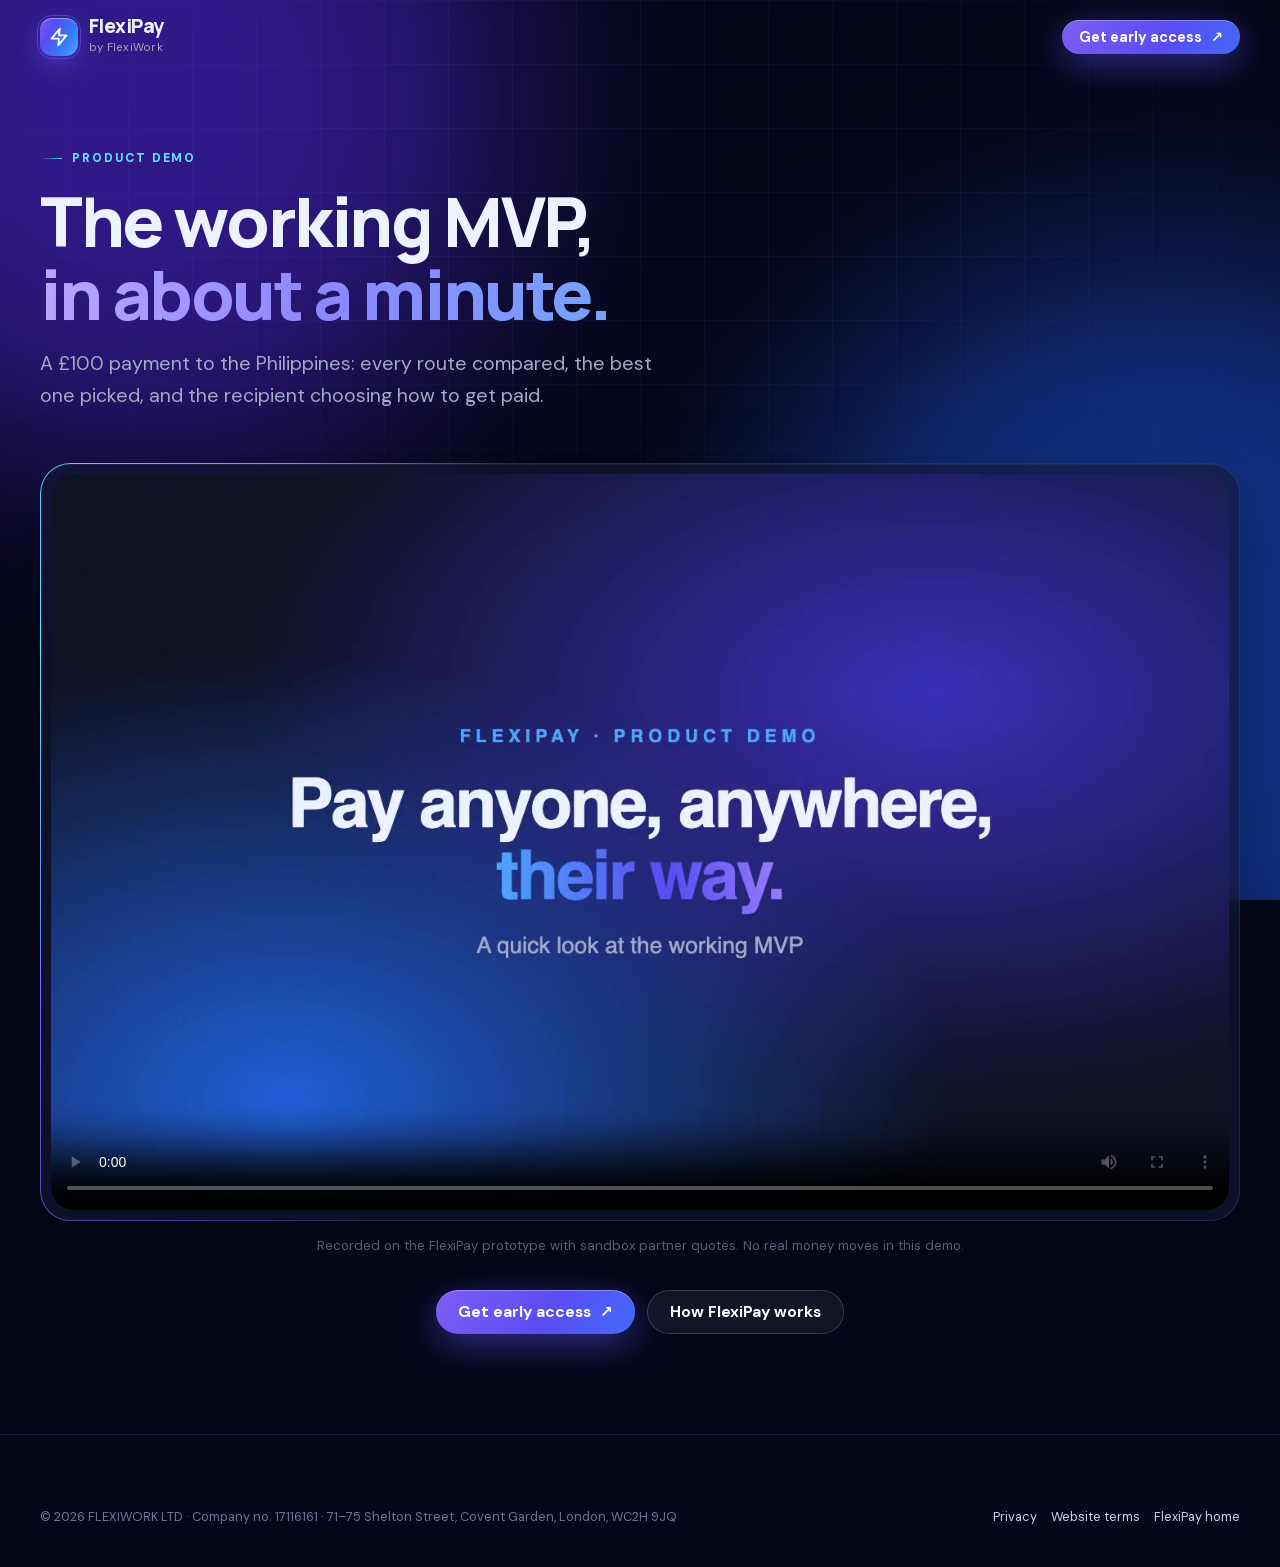
==== commit 9312ea00: "Landing polish: hero tags no longer hide the caption, steps line only between icons, 60fps faster de" ====
--- a/demo/index.html
+++ b/demo/index.html
@@ -12,12 +12,12 @@
 <meta property="og:title" content="FlexiPay: product demo">
 <meta property="og:description" content="The working FlexiPay MVP in 75 seconds: every route compared, the best one picked, and the recipient choosing how to get paid.">
 <meta property="og:url" content="https://getflexipay.app/demo/">
-<meta property="og:image" content="https://getflexipay.app/assets/flexipay-demo-poster.png">
+<meta property="og:image" content="https://getflexipay.app/assets/flexipay-demo-poster.jpg">
 <link rel="icon" href="../assets/favicon.svg" type="image/svg+xml">
 <link rel="stylesheet" href="../assets/fonts.css?v=1">
-<link rel="stylesheet" href="../assets/fp.css?v=1">
+<link rel="stylesheet" href="../assets/fp.css?v=2">
 <script>document.documentElement.classList.add('js')</script>
-<script defer src="../assets/fp.js?v=1"></script>
+<script defer src="../assets/fp.js?v=2"></script>
 </head>
 <body>
 <div class="progress" aria-hidden="true"></div>
@@ -31,7 +31,7 @@
   <div class="rv" style="max-width:820px"><span class="kicker">Product demo</span>
     <h1 class="h2 words" style="font-size:clamp(2.4rem,5.4vw,4.4rem)">The working MVP, <span class="grad">in about a minute.</span></h1>
     <p class="lead">A £100 payment to the Philippines: every route compared, the best one picked, and the recipient choosing how to get paid.</p></div>
-  <div class="video-wrap panel glow-border rv"><video controls playsinline preload="metadata" poster="../assets/flexipay-demo-poster.png"><source src="../assets/flexipay-demo.mp4" type="video/mp4">Your browser can’t play this video. <a href="../assets/flexipay-demo.mp4">Download it</a>.</video></div>
+  <div class="video-wrap panel glow-border rv"><video controls playsinline preload="metadata" poster="../assets/flexipay-demo-poster.jpg"><source src="../assets/flexipay-demo-60fps.mp4" type="video/mp4">Your browser can’t play this video. <a href="../assets/flexipay-demo-60fps.mp4">Download it</a>.</video></div>
   <p class="note video-note">Recorded on the FlexiPay prototype with sandbox partner quotes. No real money moves in this demo.</p>
   <div class="hero-ctas" style="justify-content:center"><a class="btn btn-primary magnet" href="../#access">Get early access <span class="arr">↗</span></a><a class="btn btn-ghost magnet" href="../#how">How FlexiPay works</a></div>
 </div></main>
--- a/assets/fp.css
+++ b/assets/fp.css
@@ -29,7 +29,7 @@
 @keyframes blob{0%{translate:0 0;scale:1}50%{translate:80px 60px;scale:1.12}100%{translate:-60px 30px;scale:.95}}
 .bg-grid{position:fixed;inset:0;z-index:-1;pointer-events:none;background-image:linear-gradient(rgba(140,150,255,.06) 1px,transparent 1px),linear-gradient(90deg,rgba(140,150,255,.06) 1px,transparent 1px);background-size:64px 64px;mask-image:radial-gradient(ellipse 80% 60% at 50% 20%,#000 30%,transparent 80%)}
 .bg-noise{position:fixed;inset:0;z-index:-1;pointer-events:none;opacity:.05;background-image:url("data:image/svg+xml,%3Csvg xmlns='http://www.w3.org/2000/svg' width='160' height='160'%3E%3Cfilter id='n'%3E%3CfeTurbulence baseFrequency='.9' numOctaves='2'/%3E%3C/filter%3E%3Crect width='100%25' height='100%25' filter='url(%23n)'/%3E%3C/svg%3E")}
-#net{position:absolute;inset:0;width:100%;height:100%;z-index:0;pointer-events:none}
+#net{position:absolute;inset:0;width:100%;height:100%;z-index:0;pointer-events:none;-webkit-mask-image:linear-gradient(90deg,rgba(0,0,0,.18) 0%,rgba(0,0,0,.35) 42%,#000 62%);mask-image:linear-gradient(90deg,rgba(0,0,0,.18) 0%,rgba(0,0,0,.35) 42%,#000 62%)}
 .progress{position:fixed;top:0;left:0;height:3px;width:100%;transform-origin:0 50%;scale:0 1;background:var(--grad);z-index:100;box-shadow:0 0 18px rgba(94,231,255,.6)}
 
 /* ---------- header ---------- */
@@ -68,7 +68,8 @@
 .btn .play::before{content:"";border-left:7px solid var(--indigo);border-top:5px solid transparent;border-bottom:5px solid transparent;margin-left:2px}
 
 /* ---------- shared ---------- */
-.section{padding:120px 0;position:relative}
+.section{padding:100px 0;position:relative}
+.section + .section{padding-top:24px}
 .kicker{display:inline-flex;align-items:center;gap:10px;font:700 .76rem/1 var(--body);letter-spacing:.16em;text-transform:uppercase;color:var(--cyan)}
 .kicker::before{content:"";width:22px;height:1px;background:linear-gradient(90deg,transparent,var(--cyan))}
 .h2{font-size:clamp(2.3rem,5vw,4.1rem);font-weight:800;margin:18px 0 18px}
@@ -81,7 +82,7 @@
 .glow-border::before{content:"";position:absolute;inset:-1px;border-radius:inherit;padding:1px;background:conic-gradient(from var(--a,0deg),transparent 0 60%,#7e5df4 70%,#5ee7ff 80%,#4ba6fc 88%,transparent 95%);-webkit-mask:linear-gradient(#000 0 0) content-box,linear-gradient(#000 0 0);-webkit-mask-composite:xor;mask-composite:exclude;animation:spin 6s linear infinite;z-index:-1}
 @property --a{syntax:"<angle>";inherits:false;initial-value:0deg}
 @keyframes spin{to{--a:360deg}}
-.chip{display:inline-flex;align-items:center;gap:8px;padding:7px 13px;border-radius:999px;background:rgba(255,255,255,.06);border:1px solid var(--line2);font-size:.82rem;font-weight:600;color:#d7dbf5}
+.chip{display:inline-flex;align-items:center;gap:8px;padding:7px 13px;border-radius:999px;background:#151838;border:1px solid var(--line2);font-size:.82rem;font-weight:600;color:#d7dbf5}
 .dot{width:8px;height:8px;border-radius:50%;background:var(--ok);box-shadow:0 0 0 0 rgba(79,214,162,.6);animation:pulse 2s infinite}
 @keyframes pulse{0%{box-shadow:0 0 0 0 rgba(79,214,162,.55)}100%{box-shadow:0 0 0 12px rgba(79,214,162,0)}}
 .note{font-size:.82rem;color:var(--dim)}
@@ -96,7 +97,7 @@
 /* ---------- hero ---------- */
 .hero{position:relative;padding:150px 0 70px;min-height:100vh;display:flex;align-items:center;overflow:hidden}
 .hero-grid{position:relative;z-index:1;display:grid;grid-template-columns:1.08fr .92fr;gap:56px;align-items:center}
-.hero h1{font-size:clamp(2.7rem,5.9vw,5.1rem);font-weight:800;letter-spacing:-.05em;line-height:.98;margin:22px 0 24px}
+.hero h1{font-size:clamp(2.6rem,5vw,4.6rem);font-weight:800;letter-spacing:-.05em;line-height:.98;margin:22px 0 24px}
 .hero .lead{font-size:clamp(1.08rem,1.7vw,1.28rem);max-width:560px}
 .rotator{display:inline-grid;vertical-align:top;height:1.6em;overflow:hidden}
 .rotator span{grid-area:1/1;translate:0 110%;opacity:0;transition:translate .6s cubic-bezier(.2,.7,.2,1),opacity .6s;color:#fff;font-weight:700}
@@ -116,9 +117,10 @@
 .race-arrow::after{content:"";position:absolute;top:0;left:-30%;width:30%;height:100%;background:linear-gradient(90deg,transparent,var(--cyan),transparent);animation:zip 1.6s linear infinite}
 @keyframes zip{to{left:100%}}
 .routes{display:flex;flex-direction:column;gap:9px}
-.route{position:relative;display:grid;grid-template-columns:auto 1fr auto;align-items:center;gap:12px;padding:12px 14px;border-radius:15px;background:rgba(255,255,255,.035);border:1px solid var(--line);overflow:hidden;transition:border-color .4s,background .4s,translate .5s}
+.route{position:relative;display:grid;grid-template-columns:auto minmax(0,1fr) auto;align-items:center;gap:12px;padding:12px 14px;border-radius:15px;background:rgba(255,255,255,.035);border:1px solid var(--line);overflow:hidden;transition:border-color .4s,background .4s,translate .5s}
 .route .rname{font-weight:700;font-size:.92rem}
-.route .rname small{display:block;font-weight:500;color:var(--dim);font-size:.74rem}
+.route .rname{min-width:0}
+.route .rname small{display:block;font-weight:500;color:var(--dim);font-size:.74rem;white-space:nowrap;overflow:hidden;text-overflow:ellipsis}
 .route .ico{width:30px;height:30px;border-radius:9px;display:grid;place-items:center;background:rgba(126,93,244,.16);color:#c8bcff;font:800 .72rem var(--mono)}
 .route .rval{font:800 .98rem var(--mono);text-align:right;min-width:92px}
 .route .bar{position:absolute;left:0;bottom:0;height:2px;width:0;background:var(--grad);transition:width 1s cubic-bezier(.2,.7,.2,1)}
@@ -133,8 +135,8 @@
 .race-foot .ok{width:20px;height:20px;border-radius:50%;background:var(--ok);display:grid;place-items:center;color:#04261a;font-weight:900;font-size:.7rem;flex:none;scale:0;transition:scale .4s cubic-bezier(.3,1.6,.5,1)}
 .race-foot.done .ok{scale:1}
 .float-tag{position:absolute;padding:9px 13px;border-radius:14px;font-size:.78rem;font-weight:700;display:flex;align-items:center;gap:8px;white-space:nowrap;animation:bob 6s ease-in-out infinite}
-.float-tag.t1{left:-34px;top:-20px;animation-delay:-2s}
-.float-tag.t2{right:-26px;bottom:-50px}
+.float-tag.t1{left:-30px;top:-22px;animation-delay:-2s}
+.float-tag.t2{right:-22px;top:-22px}
 @keyframes bob{0%,100%{translate:0 0}50%{translate:0 -12px}}
 
 /* ---------- marquee ---------- */
@@ -192,13 +194,15 @@
 
 /* ---------- steps (inside a payment) ---------- */
 .steps{position:relative;display:grid;grid-template-columns:repeat(5,1fr);gap:14px;margin-top:64px}
-.steps-line{position:absolute;left:8%;right:8%;top:37px;height:2px;background:rgba(255,255,255,.08);border-radius:2px}
+.steps-line{position:absolute;left:10%;width:80%;top:36px;height:2px;background:rgba(255,255,255,.1);border-radius:2px;z-index:0}
 .steps-line i{position:absolute;inset:0;width:var(--p,0%);background:var(--grad);box-shadow:0 0 16px rgba(94,231,255,.6);border-radius:2px;transition:width .2s linear}
-.steps-line .coin{position:absolute;top:50%;left:var(--p,0%);width:22px;height:22px;margin:-11px 0 0 -11px;border-radius:50%;background:radial-gradient(circle at 35% 30%,#fff,#7dd3fc 40%,#347af9);box-shadow:0 0 20px #5ee7ff;transition:left .2s linear}
+.steps-line .coin{position:absolute;top:50%;left:var(--p,0%);width:14px;height:14px;margin:-7px 0 0 -7px;border-radius:50%;background:radial-gradient(circle at 35% 30%,#fff,#7dd3fc 45%,#347af9);box-shadow:0 0 14px #5ee7ff;transition:left .2s linear,top .2s linear}
+.steps-line.v i{width:100%;height:var(--p,0%);bottom:auto}
+.steps-line.v .coin{left:50%;top:var(--p,0%)}
 .step{text-align:center;position:relative;z-index:1}
-.step .s-ico{width:74px;height:74px;margin:0 auto 18px;border-radius:22px;display:grid;place-items:center;background:var(--panel-solid);border:1px solid var(--line2);transition:border-color .4s,box-shadow .4s,background .4s}
+.step .s-ico{position:relative;z-index:2;width:74px;height:74px;margin:0 auto 18px;border-radius:22px;display:grid;place-items:center;background:var(--panel-solid);border:1px solid var(--line2);transition:border-color .4s,box-shadow .4s,background .4s}
 .step .s-ico svg{width:28px;height:28px;fill:none;stroke:#c8bcff;stroke-width:1.8;stroke-linecap:round;stroke-linejoin:round}
-.step.lit .s-ico{border-color:rgba(94,231,255,.6);background:linear-gradient(135deg,rgba(90,76,243,.45),rgba(52,122,249,.3));box-shadow:0 0 34px rgba(90,76,243,.55)}
+.step.lit .s-ico{border-color:rgba(94,231,255,.6);background:linear-gradient(135deg,rgba(90,76,243,.45),rgba(52,122,249,.3)),var(--panel-solid);box-shadow:0 0 34px rgba(90,76,243,.55)}
 .step.lit .s-ico svg{stroke:#fff}
 .step small{font:700 .7rem var(--mono);letter-spacing:.1em;color:var(--cyan)}
 .step h4{font-size:1.08rem;margin:8px 0 6px}
@@ -252,7 +256,7 @@
 .code .k{color:#b9a8ff}.code .s{color:#7dd3fc}.code .n{color:#4fd6a2}.code .c{color:var(--dim)}
 .caret{display:inline-block;width:8px;height:1.1em;background:var(--cyan);vertical-align:text-bottom;animation:blink 1s steps(1) infinite}
 @keyframes blink{50%{opacity:0}}
-.api{display:grid;grid-template-columns:.9fr 1.1fr;gap:56px;align-items:center;margin-top:110px}
+.api{display:grid;grid-template-columns:.9fr 1.1fr;gap:56px;align-items:center;margin-top:clamp(56px,8vw,96px)}
 
 /* ---------- pricing + roadmap ---------- */
 .price-grid{display:grid;grid-template-columns:repeat(3,1fr);gap:16px;margin-top:48px}
@@ -279,16 +283,18 @@
 .ea label{font-weight:700;font-size:.88rem;color:#d7dbf5}
 .ea input,.ea select{width:100%;margin-top:7px;padding:15px 16px;border-radius:14px;border:1px solid var(--line2);background:rgba(6,7,26,.6);color:#fff;font:500 1rem var(--body);transition:border-color .2s,box-shadow .2s}
 .ea input:focus,.ea select:focus{outline:none;border-color:var(--cyan);box-shadow:0 0 0 4px rgba(94,231,255,.15)}
-.ea select option{background:#12152f}
+.ea select{-webkit-appearance:none;appearance:none;padding-right:52px;cursor:pointer;background:rgba(6,7,26,.6) url("data:image/svg+xml,%3Csvg xmlns='http://www.w3.org/2000/svg' viewBox='0 0 24 24' fill='none' stroke='%23cfd5ff' stroke-width='2.4' stroke-linecap='round' stroke-linejoin='round'%3E%3Cpath d='M6 9l6 6 6-6'/%3E%3C/svg%3E") no-repeat right 18px center/18px}
+.ea select option{background:#12152f;color:#fff}
 .ea .btn{justify-content:center;margin-top:6px;padding:16px}
 #form-status{min-height:1.2em;color:var(--cyan);font-size:.88rem}
 
 /* ---------- footer ---------- */
-.footer{padding:80px 0 40px;border-top:1px solid var(--line);margin-top:120px;background:rgba(6,7,26,.7)}
+.footer{padding:72px 0 40px;border-top:1px solid var(--line);margin-top:20px;background:rgba(6,7,26,.7)}
 .foot-grid{display:grid;grid-template-columns:1.4fr 1fr 1fr;gap:40px}
 .footer h4{font:700 .74rem var(--body);letter-spacing:.14em;text-transform:uppercase;color:var(--dim);margin-bottom:14px}
 .footer a{display:block;text-decoration:none;color:#cdd2ee;margin:8px 0;font-size:.95rem}
 .footer a:hover{color:#fff}
+.footer a.brand{display:inline-flex;gap:12px;margin:0}
 .footer .tagline{color:var(--muted);margin-top:16px;max-width:340px}
 .legal{margin-top:48px;padding-top:24px;border-top:1px solid var(--line);display:flex;flex-wrap:wrap;justify-content:space-between;gap:12px;font-size:.8rem;color:var(--dim)}
 .legal a{display:inline;margin:0 0 0 14px;font-size:.8rem}
@@ -305,7 +311,7 @@
 
 /* ---------- responsive ---------- */
 @media (max-width:1020px){
-  .hero-grid,.best,.link-grid,.api,.access,.faq-grid{grid-template-columns:1fr}
+  .hero-grid,.best,.link-grid,.api,.access,.faq-grid{grid-template-columns:minmax(0,1fr)}
   .hero{padding-top:120px;min-height:auto}
   .race{max-width:560px}
   .float-tag.t1{left:auto;right:10px;top:-18px}
@@ -316,10 +322,7 @@
   .flow-svg{display:none}
   .flow-col{flex-direction:row;flex-wrap:wrap}.flow-col h4{flex-basis:100%}.flow-col .pill{flex:1 1 200px}
   .why,.aud,.assure,.price-grid,.road{grid-template-columns:1fr}
-  .steps{grid-template-columns:1fr;gap:26px;padding-left:34px}
-  .steps-line{left:10px;right:auto;top:10px;bottom:10px;width:2px;height:auto}
-  .steps-line i{width:100%!important;height:var(--p,0%)}
-  .steps-line .coin{left:50%!important;top:var(--p,0%);margin:-11px 0 0 -11px}
+  .steps{grid-template-columns:1fr;gap:30px}
   .step{text-align:left;display:grid;grid-template-columns:60px 1fr;gap:4px 16px;align-items:start}
   .step .s-ico{width:60px;height:60px;margin:0;grid-row:span 4;border-radius:18px}
   .step .tag{justify-self:start}
@@ -334,11 +337,13 @@
   .nav-links .btn{margin:10px 0 0;justify-content:center}
 }
 @media (max-width:560px){
-  .section{padding:84px 0}
+  #net{-webkit-mask-image:none;mask-image:none;opacity:.45}
+  .section{padding:68px 0}
+  .code pre{white-space:pre-wrap;word-break:break-word;font-size:.74rem;min-height:0}
   .shell{width:calc(100% - 32px)}
-  .hero h1{font-size:2.75rem}
+  .hero h1{font-size:2.45rem}
   .hero-ctas .btn{flex:1 1 100%;justify-content:center}
-  .route{grid-template-columns:auto 1fr auto;padding:11px 12px}
+  .route{grid-template-columns:auto minmax(0,1fr) auto;padding:11px 12px}
   .route .rval{min-width:0;font-size:.88rem}
   .float-tag{display:none}
   .faq details p{padding-right:0}
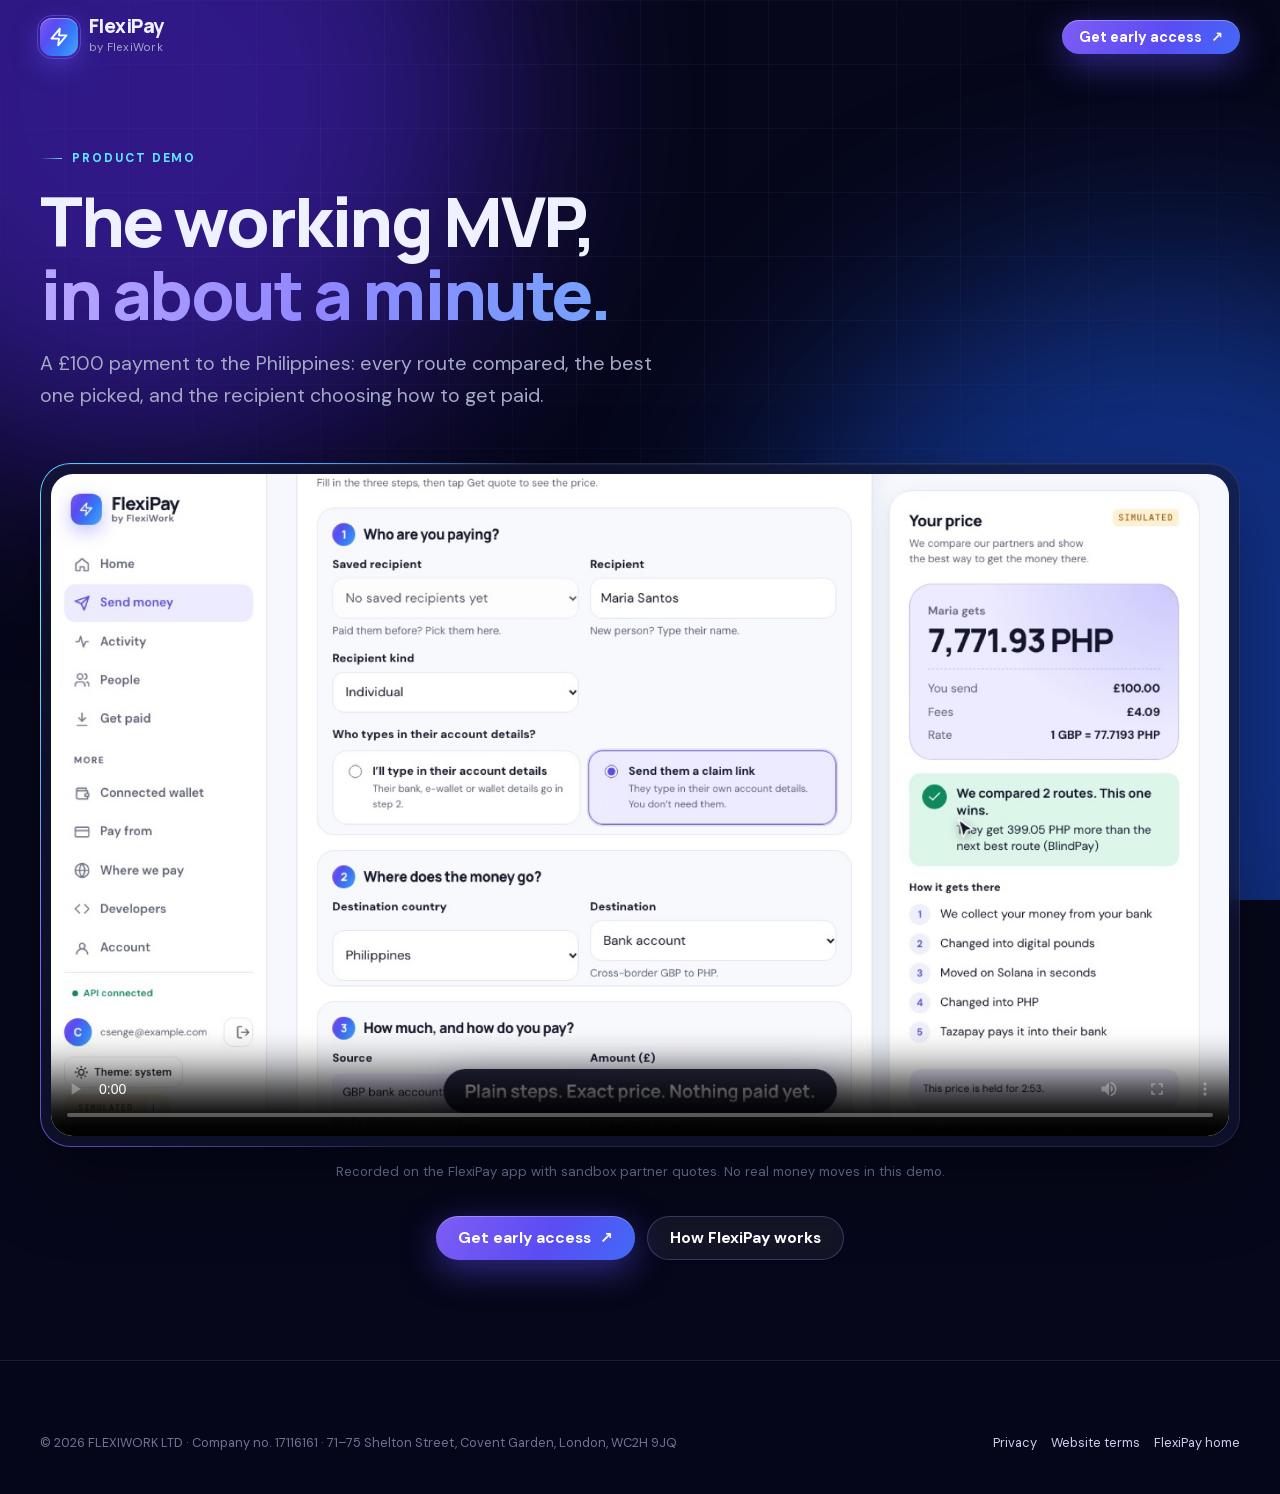
==== commit 786b05d6: "Demo video: re-recorded on the current FlexiPay app New 61s recording of the real web app (sandbox q" ====
--- a/demo/index.html
+++ b/demo/index.html
@@ -10,12 +10,12 @@
 <meta name="theme-color" content="#06071a">
 <meta property="og:type" content="video.other">
 <meta property="og:title" content="FlexiPay: product demo">
-<meta property="og:description" content="The working FlexiPay MVP in 75 seconds: every route compared, the best one picked, and the recipient choosing how to get paid.">
+<meta property="og:description" content="The working FlexiPay app in about a minute: every route compared, the best one picked, and the recipient choosing how to get paid.">
 <meta property="og:url" content="https://getflexipay.app/demo/">
-<meta property="og:image" content="https://getflexipay.app/assets/flexipay-demo-poster.jpg">
+<meta property="og:image" content="https://getflexipay.app/assets/flexipay-demo-poster-2026-11.jpg">
 <link rel="icon" href="../assets/favicon.svg" type="image/svg+xml">
 <link rel="stylesheet" href="../assets/fonts.css?v=1">
-<link rel="stylesheet" href="../assets/fp.css?v=2">
+<link rel="stylesheet" href="../assets/fp.css?v=4">
 <script>document.documentElement.classList.add('js')</script>
 <script defer src="../assets/fp.js?v=2"></script>
 </head>
@@ -31,8 +31,8 @@
   <div class="rv" style="max-width:820px"><span class="kicker">Product demo</span>
     <h1 class="h2 words" style="font-size:clamp(2.4rem,5.4vw,4.4rem)">The working MVP, <span class="grad">in about a minute.</span></h1>
     <p class="lead">A £100 payment to the Philippines: every route compared, the best one picked, and the recipient choosing how to get paid.</p></div>
-  <div class="video-wrap panel glow-border rv"><video controls playsinline preload="metadata" poster="../assets/flexipay-demo-poster.jpg"><source src="../assets/flexipay-demo-60fps.mp4" type="video/mp4">Your browser can’t play this video. <a href="../assets/flexipay-demo-60fps.mp4">Download it</a>.</video></div>
-  <p class="note video-note">Recorded on the FlexiPay prototype with sandbox partner quotes. No real money moves in this demo.</p>
+  <div class="video-wrap panel glow-border rv"><video controls playsinline preload="metadata" poster="../assets/flexipay-demo-poster-2026-11.jpg"><source src="../assets/flexipay-demo-2026-11.mp4" type="video/mp4">Your browser can’t play this video. <a href="../assets/flexipay-demo-2026-11.mp4">Download it</a>.</video></div>
+  <p class="note video-note">Recorded on the FlexiPay app with sandbox partner quotes. No real money moves in this demo.</p>
   <div class="hero-ctas" style="justify-content:center"><a class="btn btn-primary magnet" href="../#access">Get early access <span class="arr">↗</span></a><a class="btn btn-ghost magnet" href="../#how">How FlexiPay works</a></div>
 </div></main>
 <footer class="footer" style="margin-top:60px"><div class="shell">
--- a/assets/fp.css
+++ b/assets/fp.css
@@ -240,7 +240,7 @@
 
 /* ---------- demo ---------- */
 .video-wrap{margin-top:52px;padding:10px;border-radius:30px}
-.video-wrap video{width:100%;aspect-ratio:1440/900;border-radius:22px;background:#0f1124;object-fit:cover}
+.video-wrap video{width:100%;aspect-ratio:16/9;border-radius:22px;background:#0f1124;object-fit:cover}
 .video-note{margin-top:14px;text-align:center}
 
 /* ---------- audiences ---------- */
@@ -354,3 +354,6 @@
   .js .rv,.js .words .w{opacity:1;translate:none;filter:none;rotate:none}
   html{scroll-behavior:auto}
 }
+
+.ea .hp{position:absolute;left:-9999px;width:1px;height:1px;overflow:hidden}
+.ea .note a{color:var(--cyan)}
